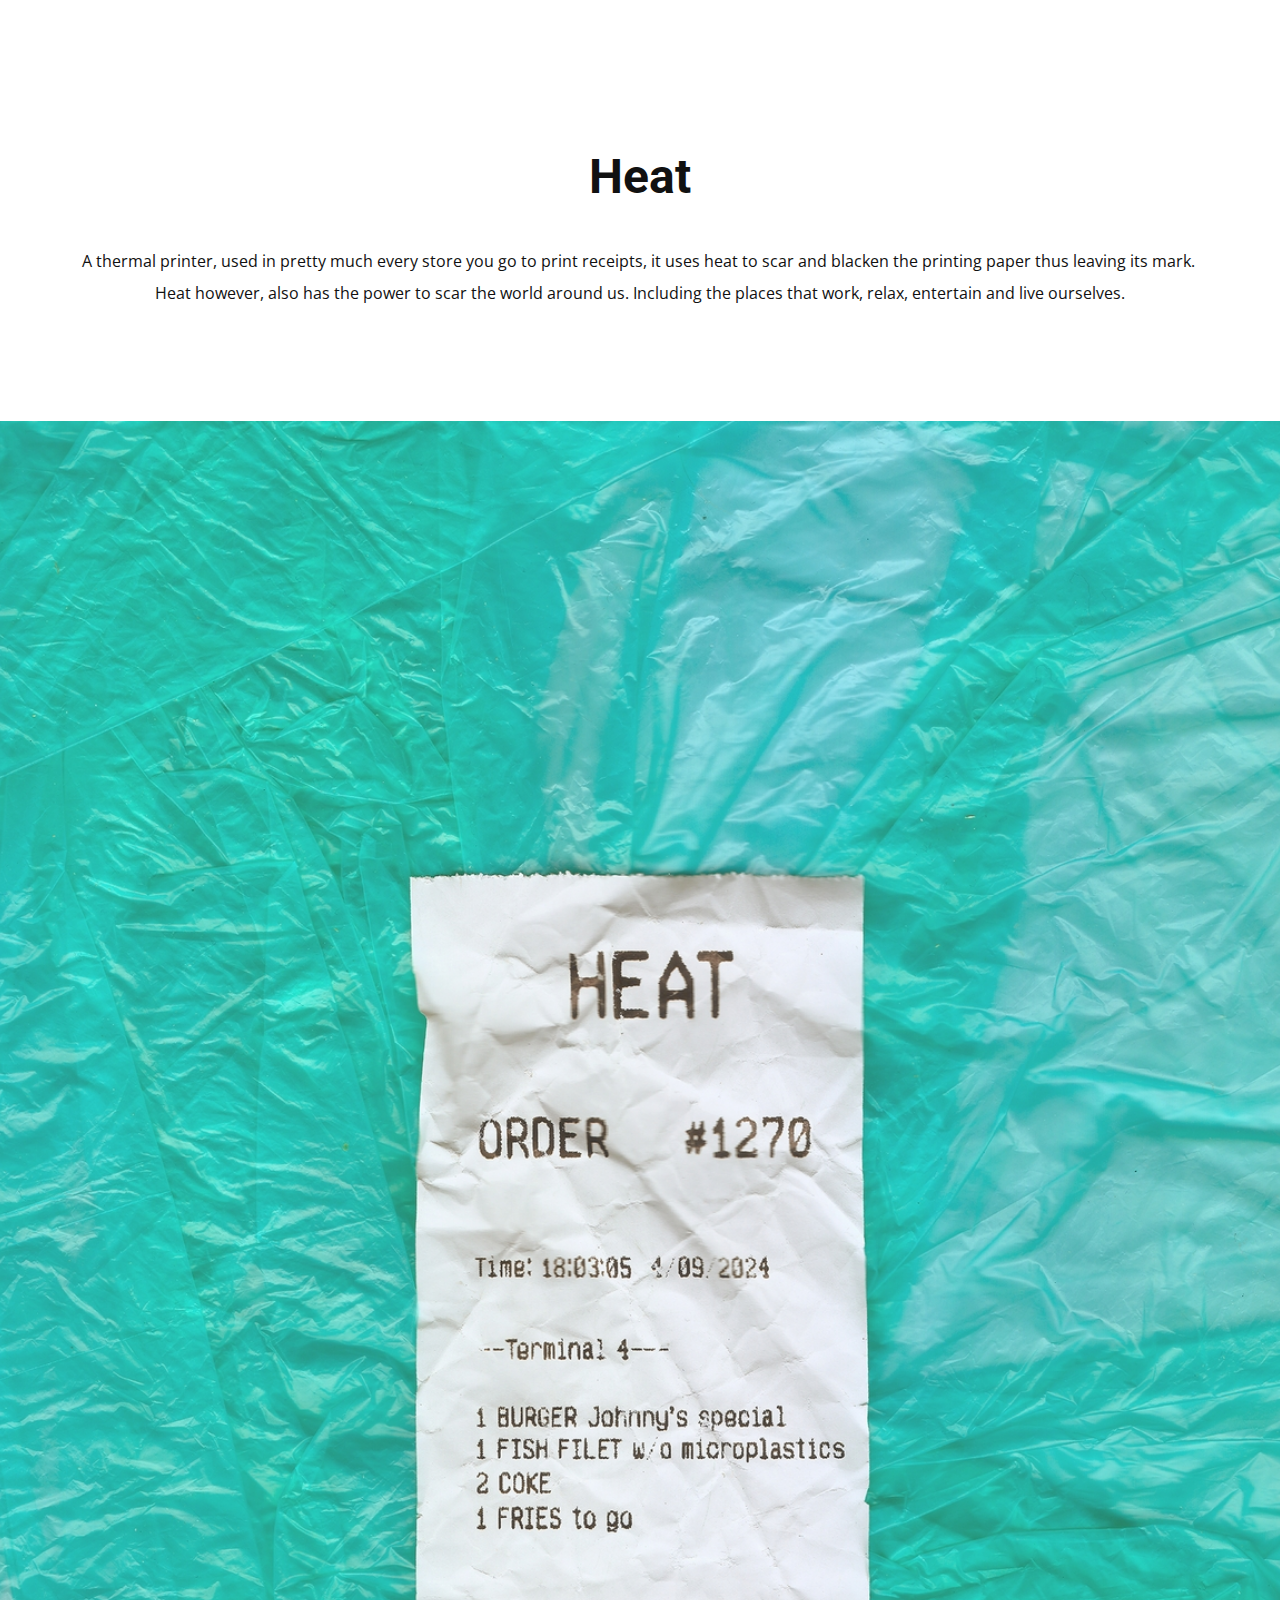
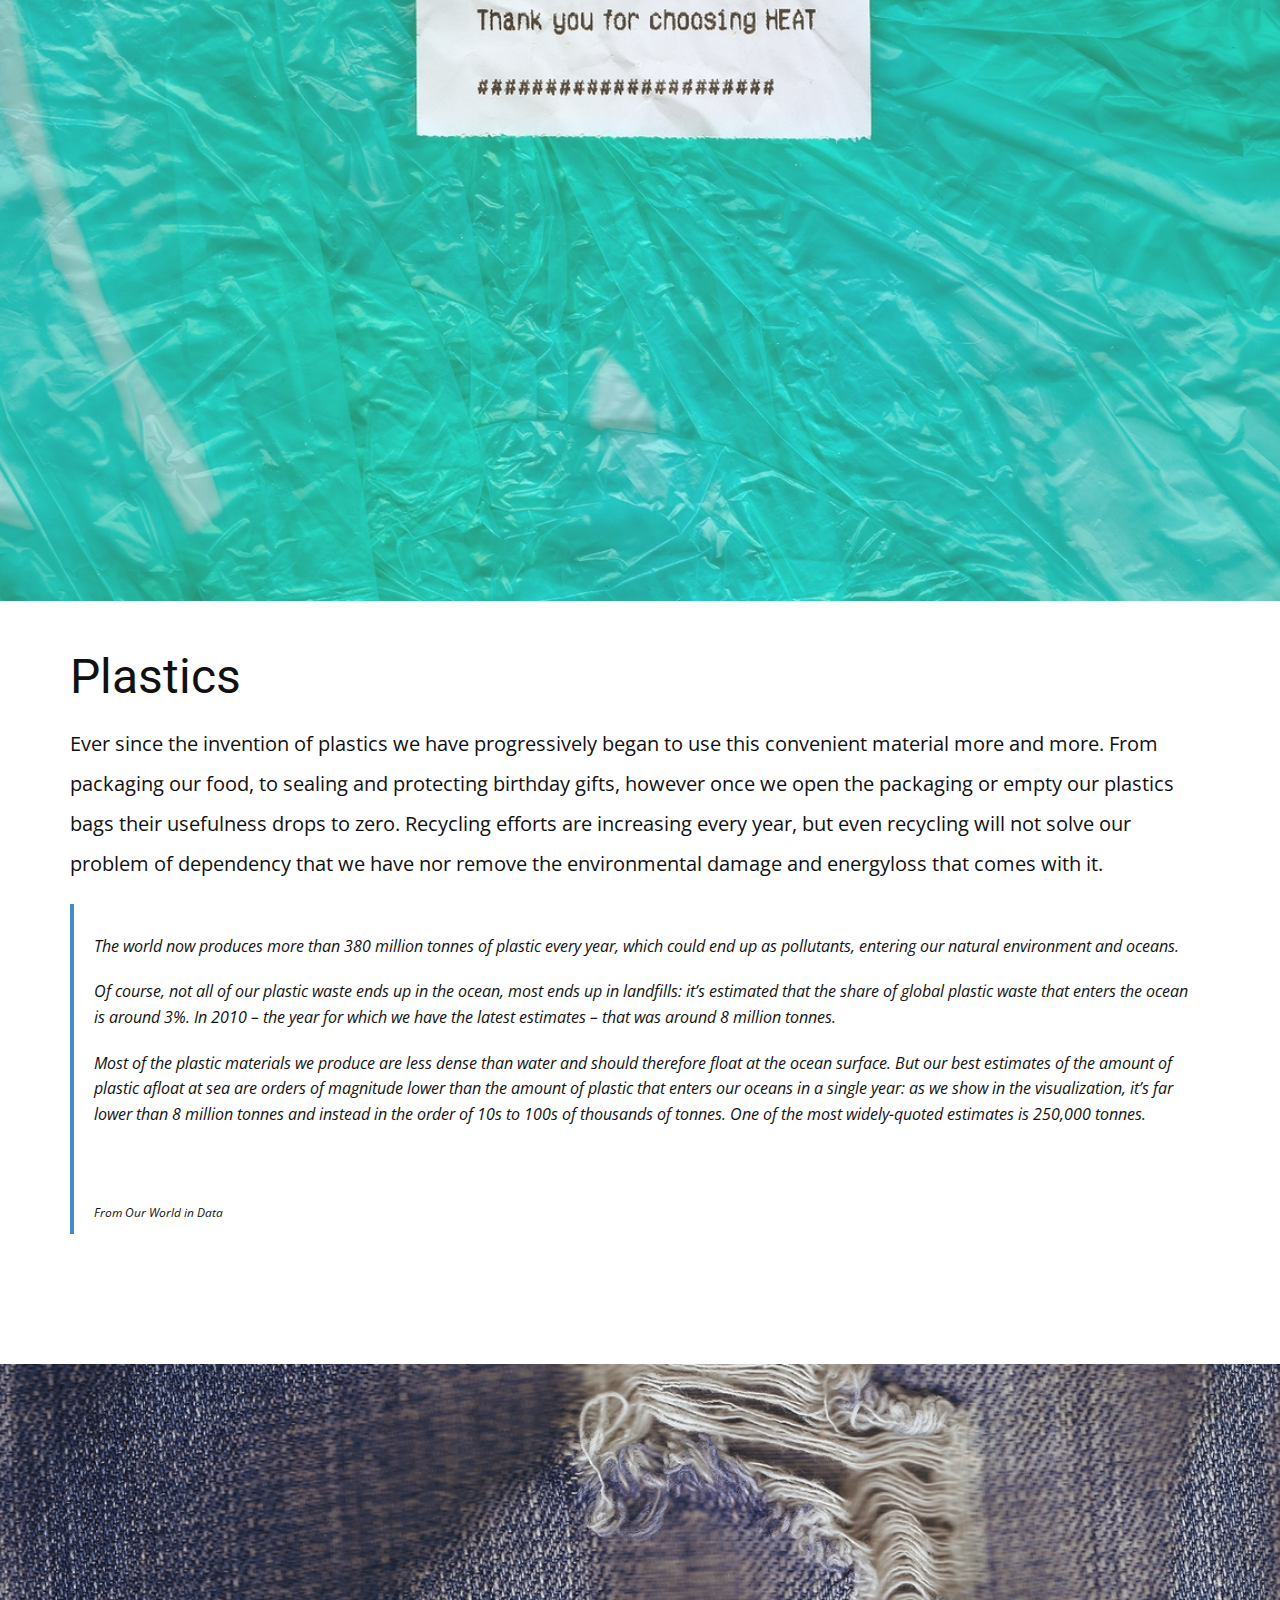
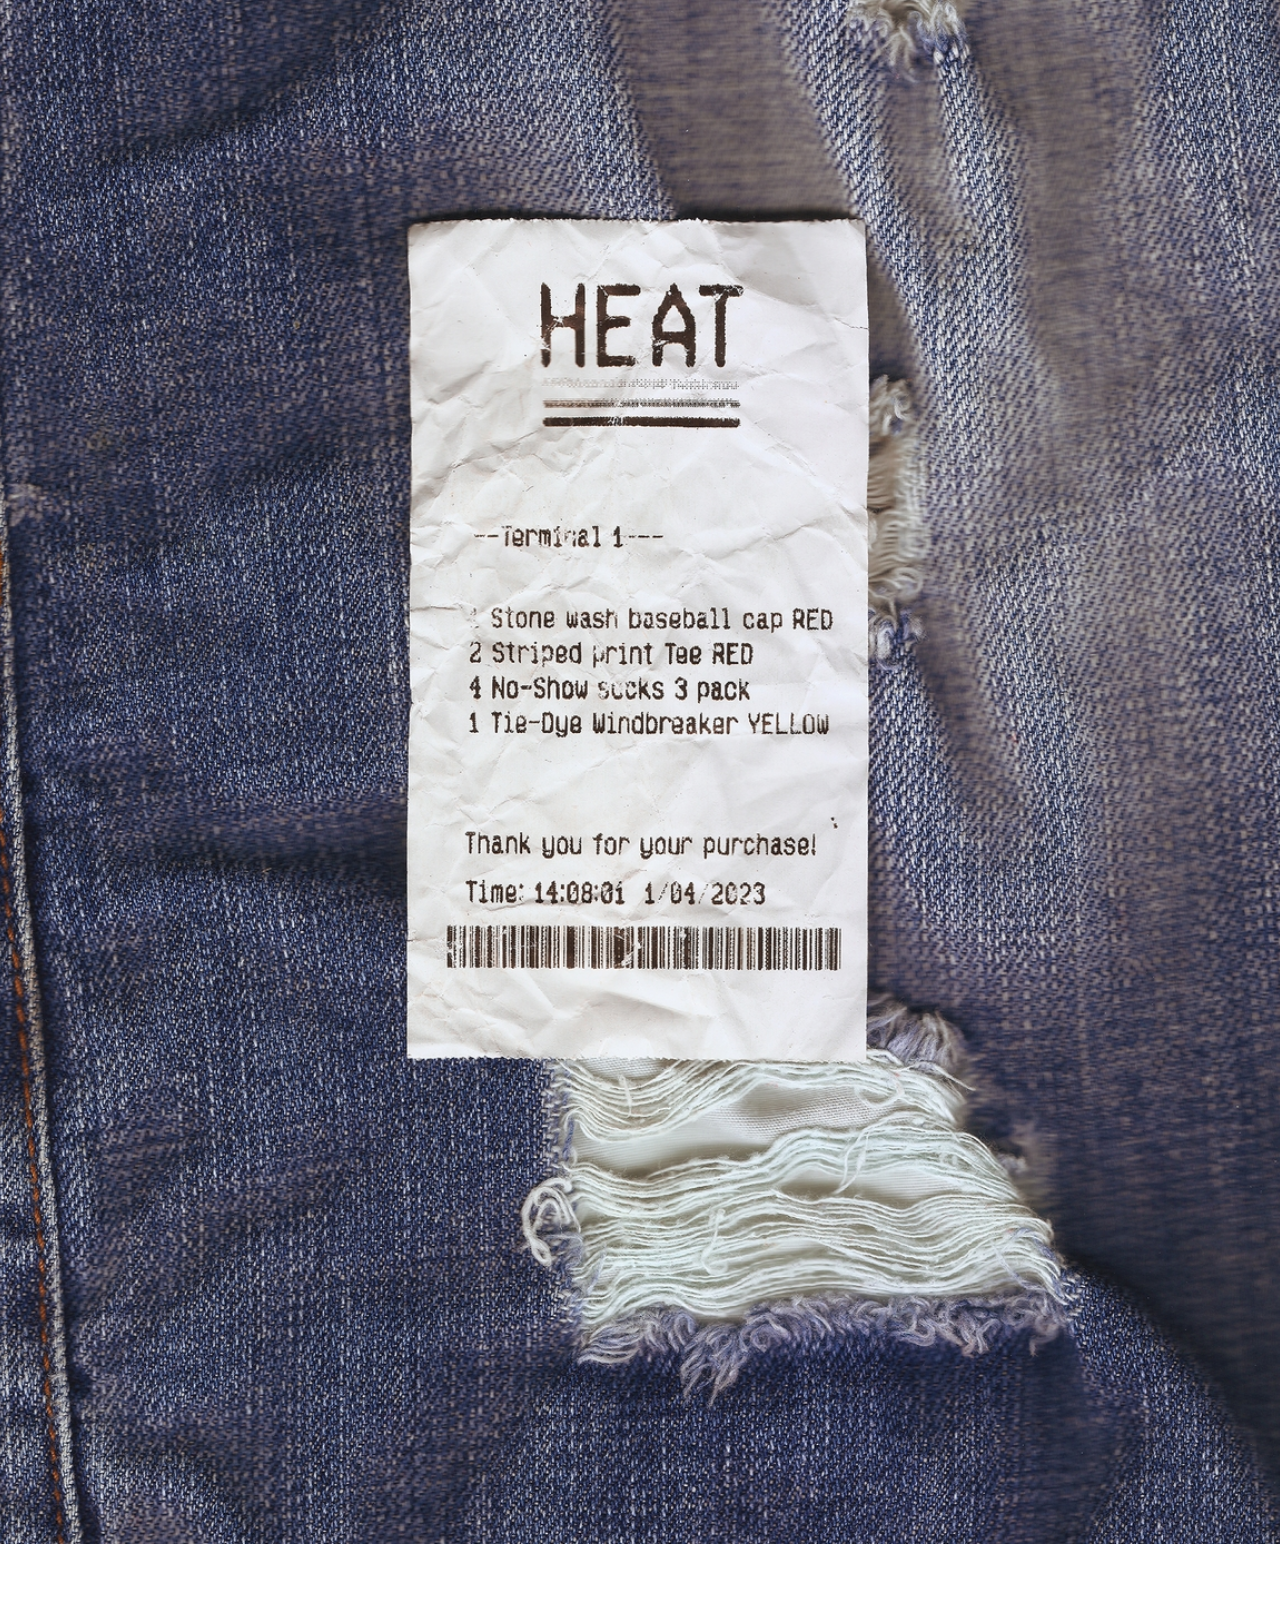
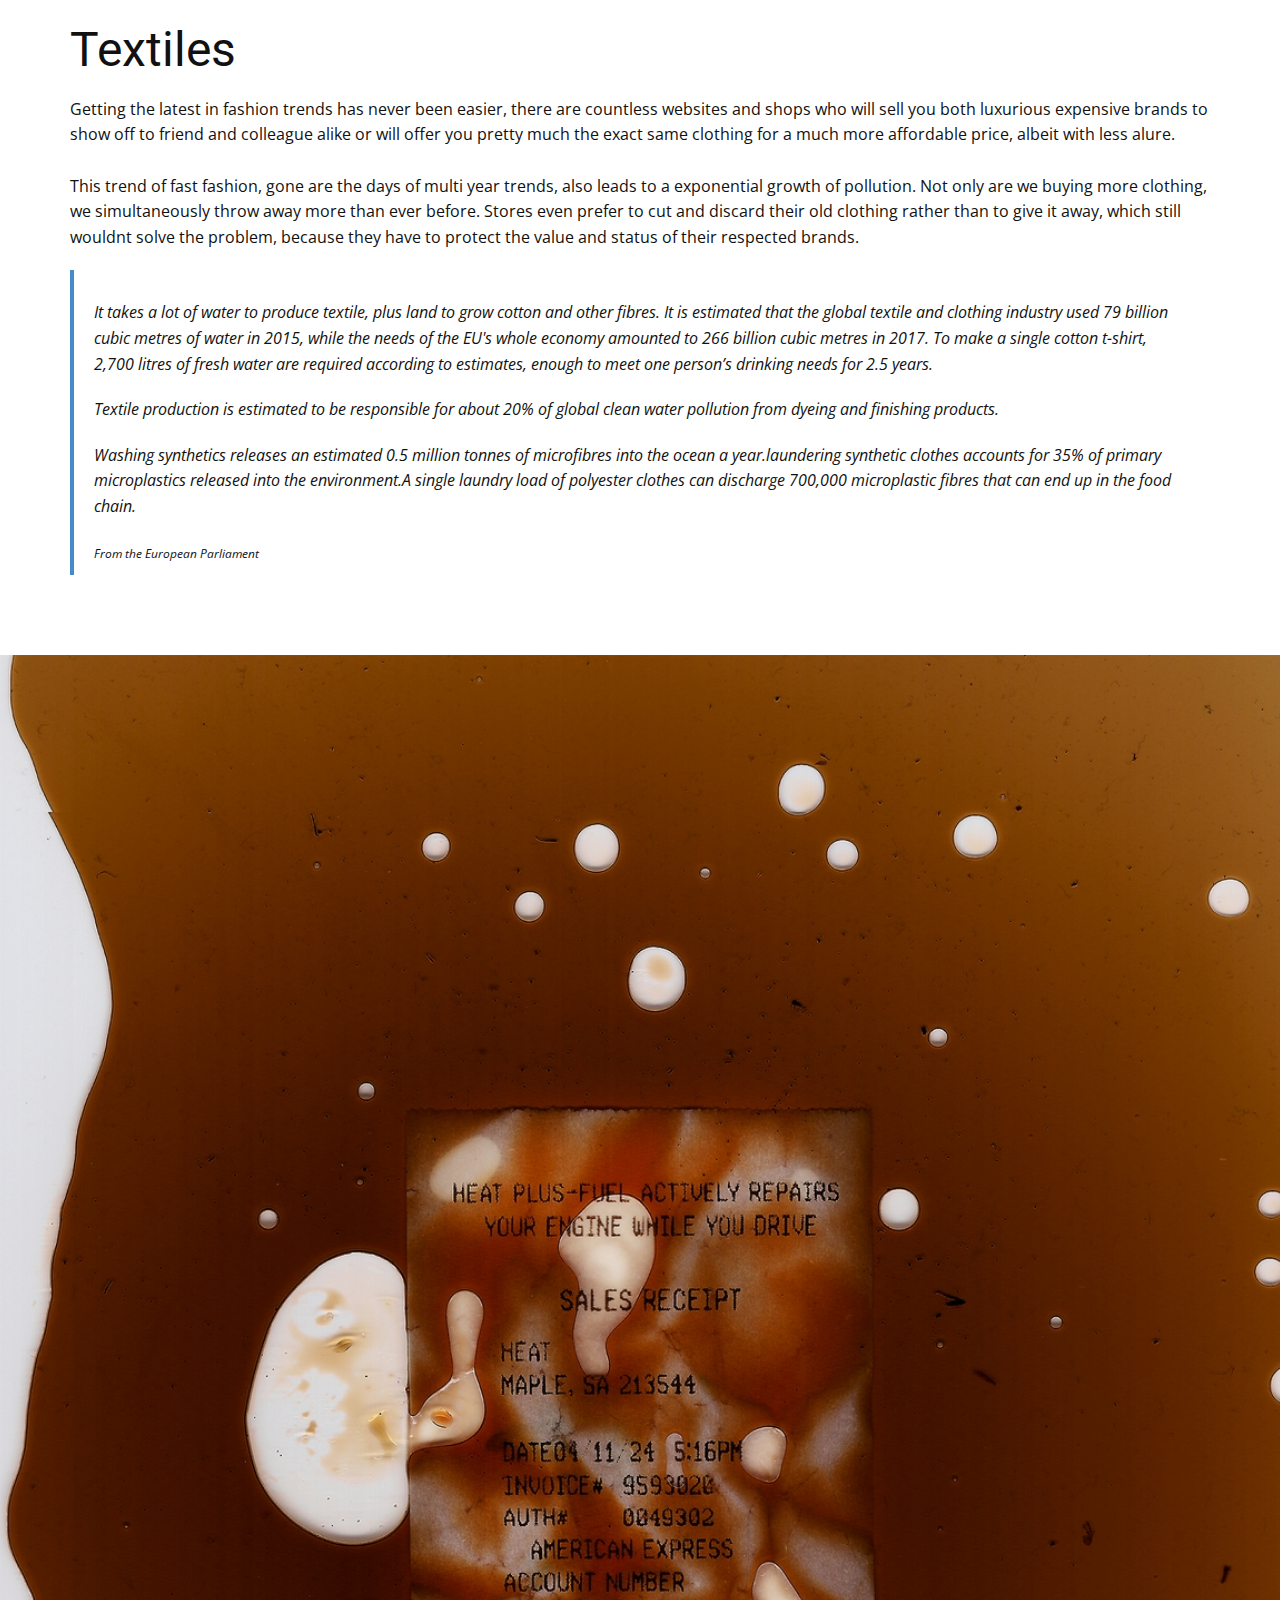
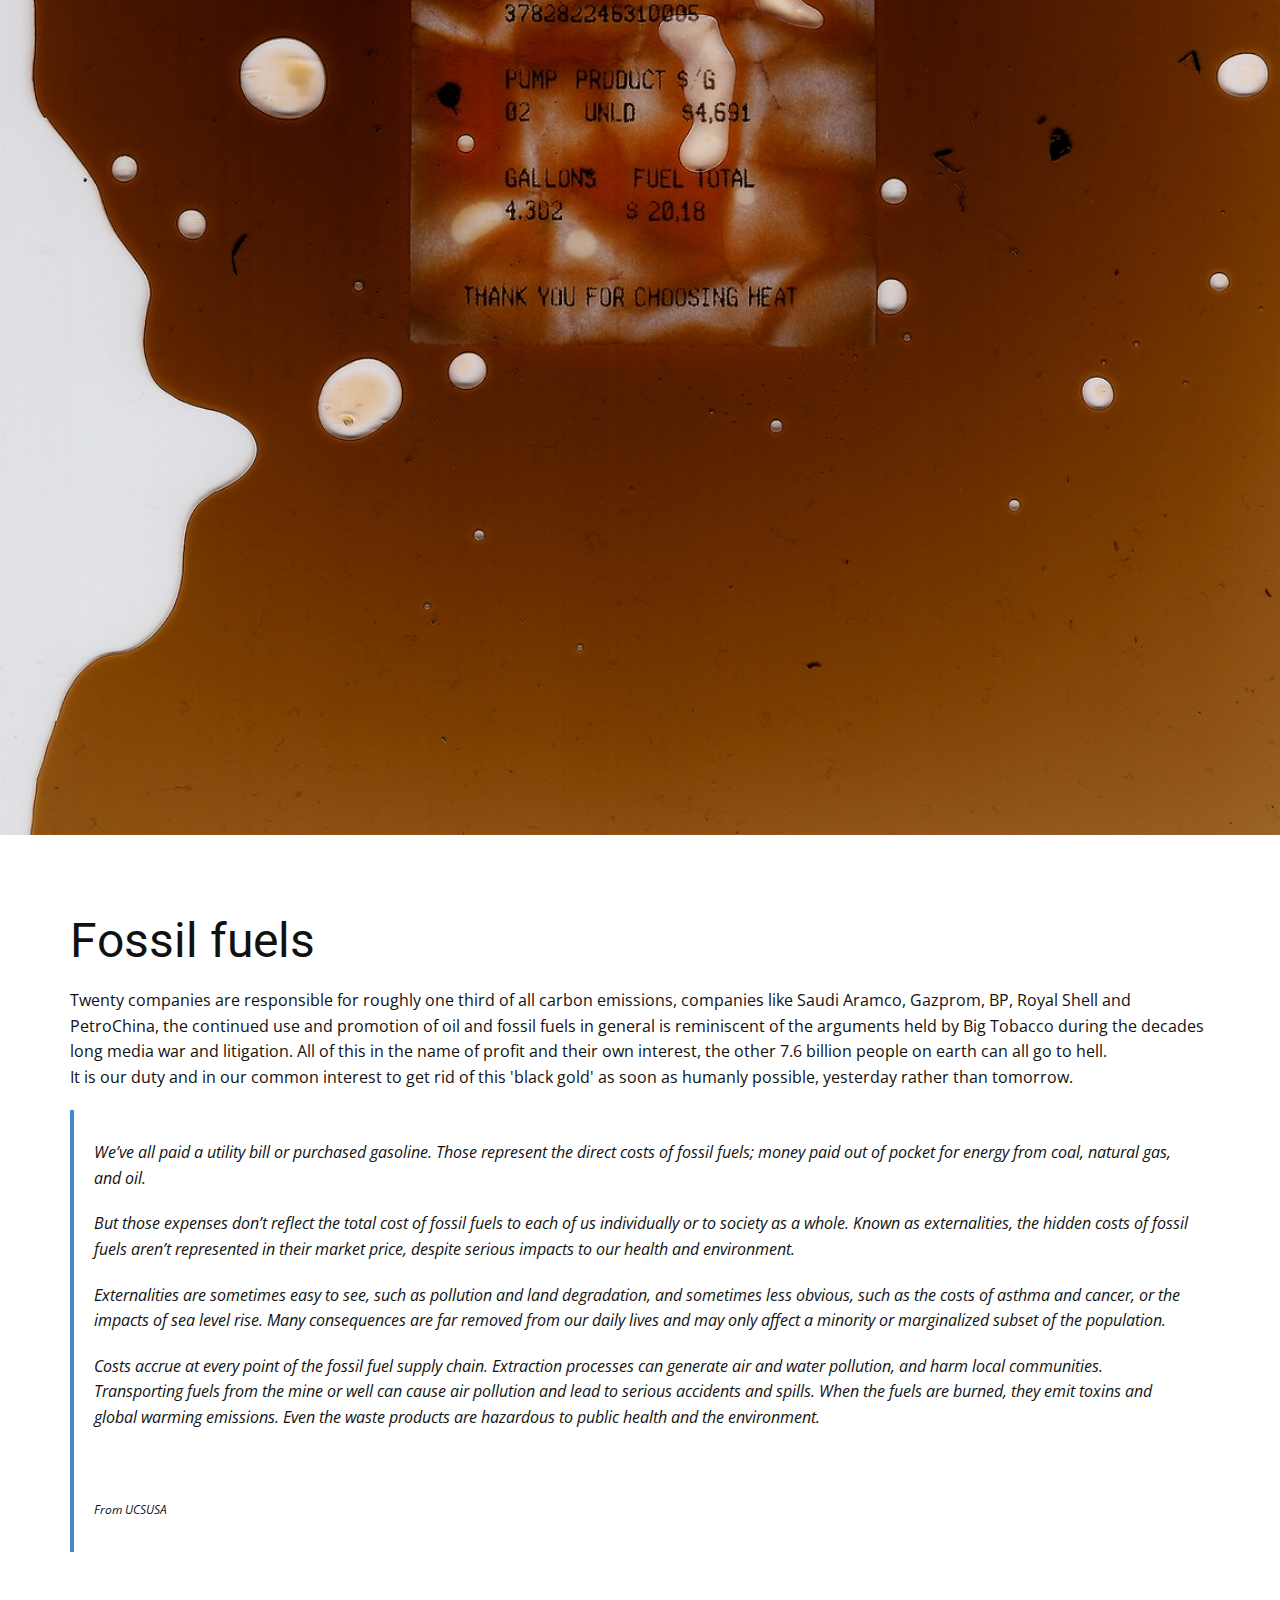
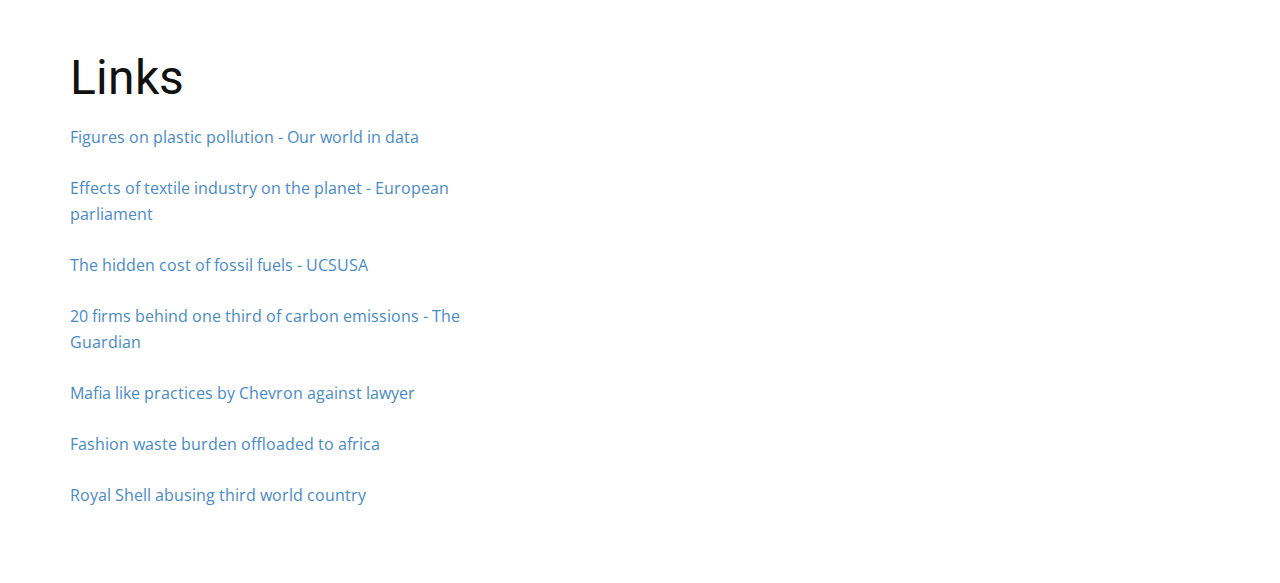
==== index.html @ 737cae11 "Forgot to export properly" ====
<!DOCTYPE html>
<html style="font-size: 16px;">
  <head>
    <meta name="viewport" content="width=device-width, initial-scale=1.0">
    <meta charset="utf-8">
    <meta name="keywords" content="HEAT, climate change, environment, green, pollution, co2, emissions, earth, future, ">
    <meta name="description" content="HEAT
Photo series discussing the one way road we are currently going down. ">
    <meta name="page_type" content="np-template-header-footer-from-plugin">
    <title>Home</title>
    <link rel="stylesheet" href="nicepage.css" media="screen">
<link rel="stylesheet" href="Home.css" media="screen">
    <script class="u-script" type="text/javascript" src="jquery.js" defer=""></script>
    <script class="u-script" type="text/javascript" src="nicepage.js" defer=""></script>
    <meta name="generator" content="Nicepage 3.14.0, nicepage.com">
    <link id="u-theme-google-font" rel="stylesheet" href="https://fonts.googleapis.com/css?family=Roboto:100,100i,300,300i,400,400i,500,500i,700,700i,900,900i|Open+Sans:300,300i,400,400i,600,600i,700,700i,800,800i">
    
    
    
    
    
    
    
    
    
    <script type="application/ld+json">{
		"@context": "http://schema.org",
		"@type": "Organization",
		"name": "HEAT ",
		"url": "index.html"
}</script>
    <meta property="og:title" content="Home">
    <meta property="og:type" content="website">
    <meta property="og:description" content="HEAT
Photo series discussing the one way road we are currently going down. ">
    <meta name="theme-color" content="#478ac9">
    <link rel="canonical" href="index.html">
    <meta property="og:url" content="index.html">
  </head>
  <body data-home-page="Home.html" data-home-page-title="Home" class="u-body"><header class="u-clearfix u-header u-header" id="sec-ce5a"><div class="u-clearfix u-sheet u-sheet-1"></div></header>
    <section class="u-align-left u-clearfix u-section-1" id="sec-adfb">
      <div class="u-clearfix u-sheet u-valign-middle u-sheet-1">
        <div class="fr-view u-clearfix u-rich-text u-text u-text-1">
          <h1 style="text-align: center;">
            <span style="line-height: 2; font-weight: 700;">Heat</span>
          </h1>
          <p style="text-align: center;">
            <span style="line-height: 2.0;">A thermal printer, used in pretty much every store you go to print receipts, it uses heat to scar and blacken the printing paper thus leaving its mark.&nbsp;</span>
            <br>
            <span style="line-height: 2.0;">Heat however, also has the power to scar the world around us. Including the places that work, relax, entertain and live ourselves.</span>
          </p>
        </div>
      </div>
    </section>
    <section class="u-clearfix u-image u-section-2" id="sec-a522" data-image-width="1818" data-image-height="2500">
      <div class="u-clearfix u-sheet u-sheet-1"></div>
    </section>
    <section class="u-align-left u-clearfix u-section-3" id="sec-4a35">
      <div class="u-clearfix u-sheet u-sheet-1">
        <div class="fr-view u-clearfix u-rich-text u-text u-text-1">
          <h1 style="text-align: left;">Plastics</h1>
          <p style="text-align: left;">
            <span style="line-height: 2; font-size: 1.25rem;">Ever since the invention of plastics we have progressively began to use this convenient material more and more. From packaging our food, to sealing and protecting birthday gifts, however once we open the packaging or empty our plastics bags their usefulness drops to zero. Recycling efforts are increasing every year, but even recycling will not solve our problem of dependency that we have nor remove the environmental damage and energyloss that comes with it.&nbsp;</span>
          </p>
          <blockquote>
            <p>The world now produces more than 380 million tonnes of plastic every year, which could end up as pollutants, entering our natural environment and oceans.</p>
            <p>Of course, not all of our plastic waste ends up in the ocean, most ends up in landfills: it’s estimated that the share of global plastic waste that enters the ocean is around 3%. In 2010 – the year for which we have the latest estimates – that was around 8 million tonnes.</p>
            <p>Most of the plastic materials we produce are less dense than water and should therefore float at the ocean surface. But our best estimates of the amount of plastic afloat at sea are orders of magnitude lower than the amount of plastic that enters our oceans in a single year: as we show in the visualization, it’s far lower than 8 million tonnes and instead in the order of 10s to 100s of thousands of tonnes. One of the most widely-quoted estimates is 250,000 tonnes.</p>
            <p>
              <br>
              <br>
              <span style="font-size: 0.75rem;">From Our World in Data&nbsp;</span>
            </p>
          </blockquote>
        </div>
      </div>
    </section>
    <section class="u-clearfix u-image u-section-4" id="sec-ae5c" data-image-width="1164" data-image-height="1600">
      <div class="u-clearfix u-sheet u-sheet-1"></div>
    </section>
    <section class="u-align-left u-clearfix u-section-5" id="carousel_4d41">
      <div class="u-clearfix u-sheet u-valign-middle u-sheet-1">
        <div class="fr-view u-clearfix u-rich-text u-text u-text-1">
          <h1 style="text-align: left;">Textiles</h1>
          <p style="text-align: left;">Getting the latest in fashion trends has never been easier, there are countless websites and shops who will sell you both luxurious expensive brands to show off to friend and colleague alike or will offer you pretty much the exact same clothing for a much more affordable price, albeit with less alure.<br>
            <br>This trend of fast fashion, gone are the days of multi year trends, also leads to a exponential growth of pollution. Not only are we buying more clothing, we simultaneously throw away more than ever before. Stores even prefer to cut and discard their old clothing rather than to give it away, which still wouldnt solve the problem, because they have to protect the value and status of their respected brands.&nbsp;
          </p>
          <blockquote>
            <p>It takes a lot of water to produce textile, plus land to grow cotton and other fibres. It is estimated that the global textile and clothing industry used 79 billion cubic metres of water in 2015, while the needs of the EU's whole economy amounted to 266 billion cubic metres in 2017. To make a single cotton t-shirt, 2,700 litres of fresh water are required according to estimates, enough to meet one person’s drinking needs for 2.5 years.</p>
            <p>Textile production is estimated to be responsible for about 20% of global clean water pollution from dyeing and finishing products.</p>
            <p>Washing synthetics releases an estimated 0.5 million tonnes of microfibres into the ocean a year.laundering synthetic clothes accounts for 35% of primary microplastics released into the environment.A single laundry load of polyester clothes can discharge 700,000 microplastic fibres that can end up in the food chain.</p>
            <p>
              <span style="font-size: 0.75rem;">From the European Parliament</span>
            </p>
          </blockquote>
        </div>
      </div>
    </section>
    <section class="u-clearfix u-image u-section-6" id="sec-833b" data-image-width="1164" data-image-height="1600">
      <div class="u-clearfix u-sheet u-sheet-1"></div>
    </section>
    <section class="u-align-left u-clearfix u-section-7" id="carousel_eef0">
      <div class="u-clearfix u-sheet u-valign-middle u-sheet-1">
        <div class="fr-view u-clearfix u-rich-text u-text u-text-1">
          <h1 style="text-align: left;">Fossil fuels</h1>
          <p style="text-align: left;">Twenty companies are responsible for roughly one third of all carbon emissions, companies like Saudi Aramco, Gazprom, BP, Royal Shell and PetroChina, the continued use and promotion of oil and fossil fuels in general is reminiscent of the arguments held by Big Tobacco during the decades long media war and litigation. All of this in the name of profit and their own interest, the other 7.6 billion people on earth can all go to hell. <br>It is our duty and in our common interest to get rid of this 'black gold' as soon as humanly possible, yesterday rather than tomorrow.&nbsp;
          </p>
          <blockquote>
            <p>We’ve all paid a utility bill or purchased gasoline. Those represent the direct costs of fossil fuels; money paid out of pocket for energy from coal, natural gas, and oil.</p>
            <p>But those expenses don’t reflect the total cost of fossil fuels to each of us individually or to society as a whole. Known as externalities, the hidden costs of fossil fuels aren’t represented in their market price, despite serious impacts to our health and environment.</p>
            <p>Externalities are sometimes easy to see, such as pollution and land degradation, and sometimes less obvious, such as the costs of asthma and cancer, or the impacts of sea level rise. Many consequences are far removed from our daily lives and may only affect a minority or marginalized subset of the population.</p>
            <p>Costs accrue at every point of the fossil fuel supply chain. Extraction processes can generate air and water pollution, and harm local communities. Transporting fuels from the mine or well can cause air pollution and lead to serious accidents and spills. When the fuels are burned, they emit toxins and global warming emissions. Even the waste products are hazardous to public health and the environment.</p>
            <p>
              <br>
            </p>
            <p style="text-align: left;">
              <span style="line-height: 2; font-size: 0.75rem;">From UCSUSA</span>
            </p>
            <p></p>
          </blockquote>
        </div>
      </div>
    </section>
    <section class="u-clearfix u-section-8" id="sec-bb2a">
      <div class="u-clearfix u-sheet u-sheet-1">
        <h1 class="u-text u-text-1">Links<br>
        </h1>
        <p class="u-text u-text-2">
          <a href="https://ourworldindata.org/plastic-pollution" class="u-active-none u-border-none u-btn u-button-link u-button-style u-hover-none u-none u-text-palette-1-base u-btn-1">Figures on plastic pollution - Our world in data</a>
          <br>
          <br>
          <a href="https://www.europarl.europa.eu/news/en/headlines/society/20201208STO93327/the-impact-of-textile-production-and-waste-on-the-environment-infographic" class="u-active-none u-border-none u-btn u-button-link u-button-style u-hover-none u-none u-text-palette-1-base u-btn-2">Effects of textile industry on the planet - European parliament&nbsp;</a>
          <br>
          <br>
          <a href="https://www.ucsusa.org/resources/hidden-costs-fossil-fuels" class="u-active-none u-border-none u-btn u-button-link u-button-style u-hover-none u-none u-text-palette-1-base u-btn-3">The hidden cost of fossil fuels - UCSUSA</a>
          <br>
          <br>
          <a href="https://www.theguardian.com/environment/2019/oct/09/revealed-20-firms-third-carbon-emissions" class="u-active-none u-border-none u-btn u-button-link u-button-style u-hover-none u-none u-text-palette-1-base u-btn-4">20 firms behind one third of carbon emissions - The Guardian</a>
          <br>
          <br>
          <a href="https://www.youtube.com/watch?v=jrpLNMjH31U" class="u-active-none u-border-none u-btn u-button-link u-button-style u-hover-none u-none u-text-palette-1-base u-btn-5">Mafia like practices by Chevron against lawyer</a>
          <br>
          <br>
          <a href="https://www.youtube.com/watch?v=UC4oFmX8tHw" class="u-active-none u-border-none u-btn u-button-link u-button-style u-hover-none u-none u-text-palette-1-base u-btn-6">Fashion waste burden offloaded to africa</a>&nbsp;<br>
          <br>
          <a href="https://www.youtube.com/watch?v=SuTYihf_xlc" class="u-active-none u-border-none u-btn u-button-link u-button-style u-hover-none u-none u-text-palette-1-base u-btn-7">Royal Shell abusing third world country</a>&nbsp;
        </p>
      </div>
    </section>
    
    
    <footer class="u-align-left u-clearfix u-footer u-footer" id="sec-5a8d"><div class="u-clearfix u-sheet u-sheet-1"></div></footer>
  </body>
</html>
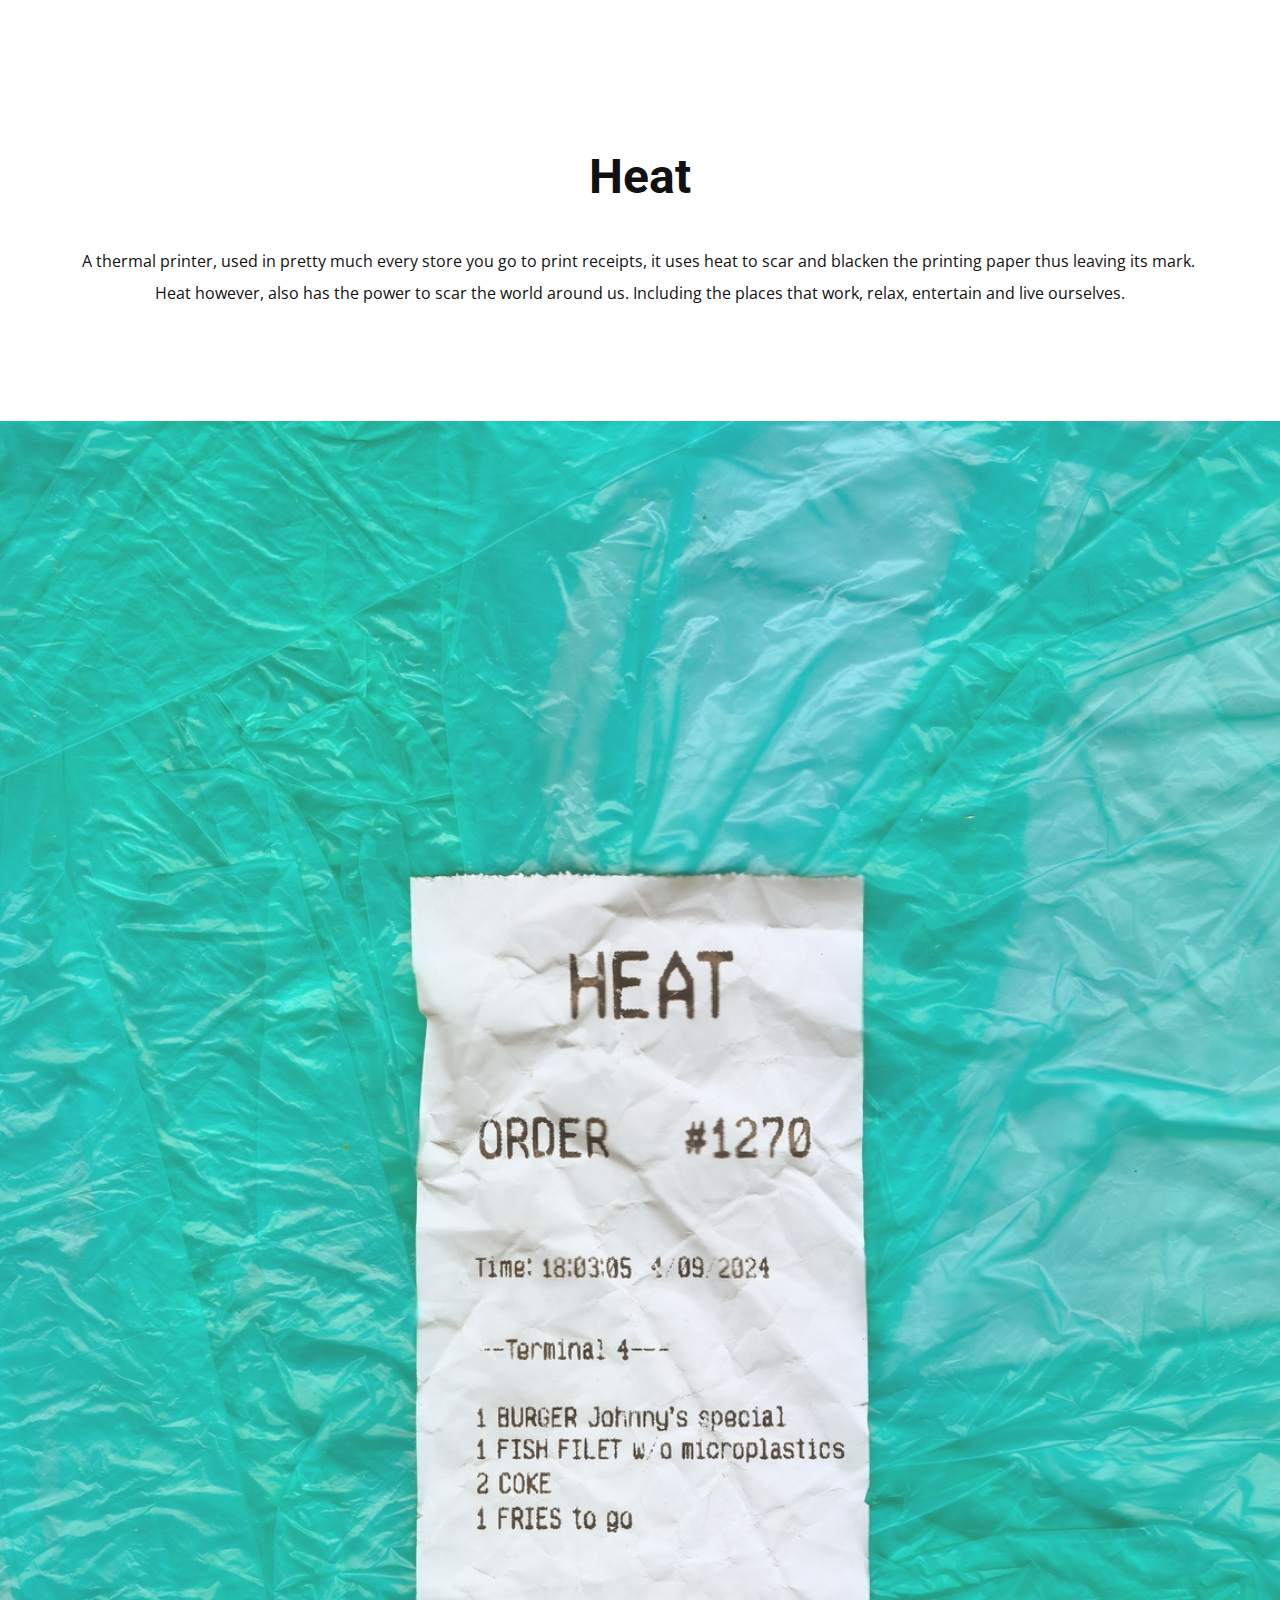
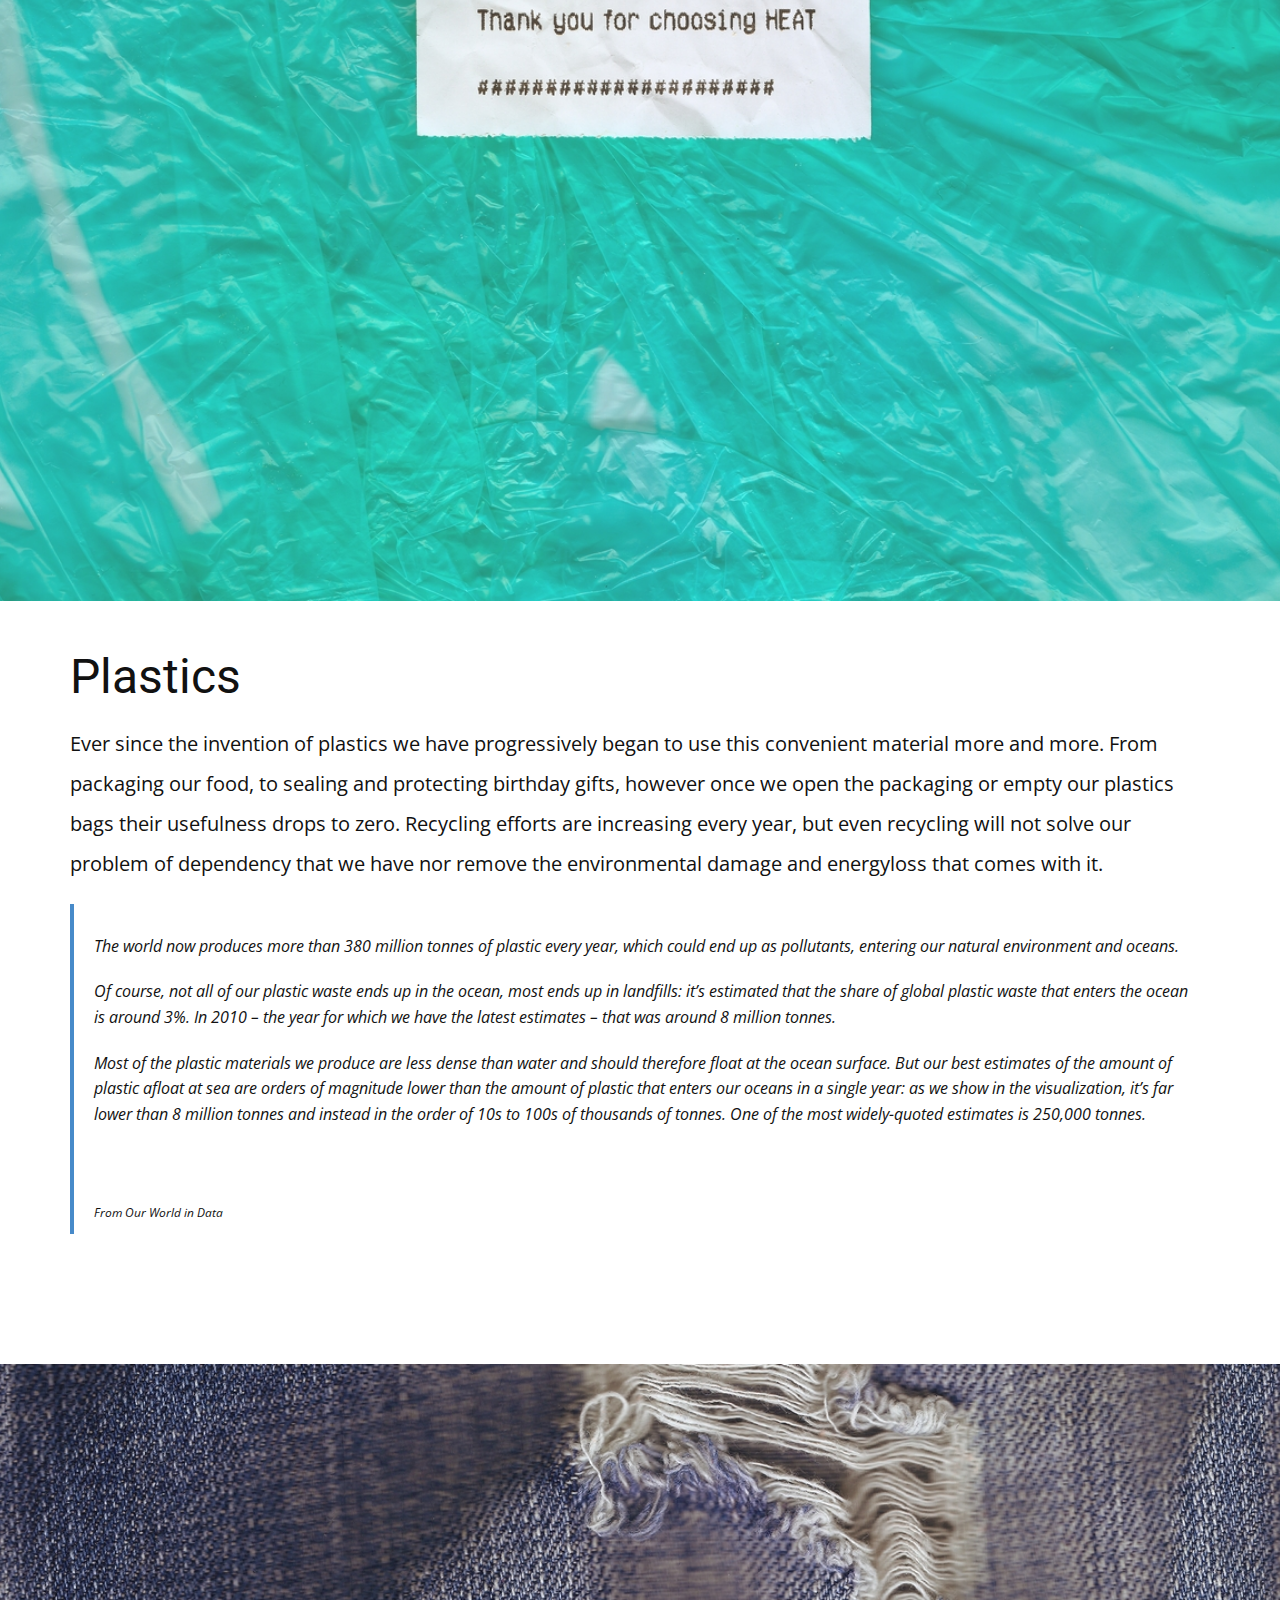
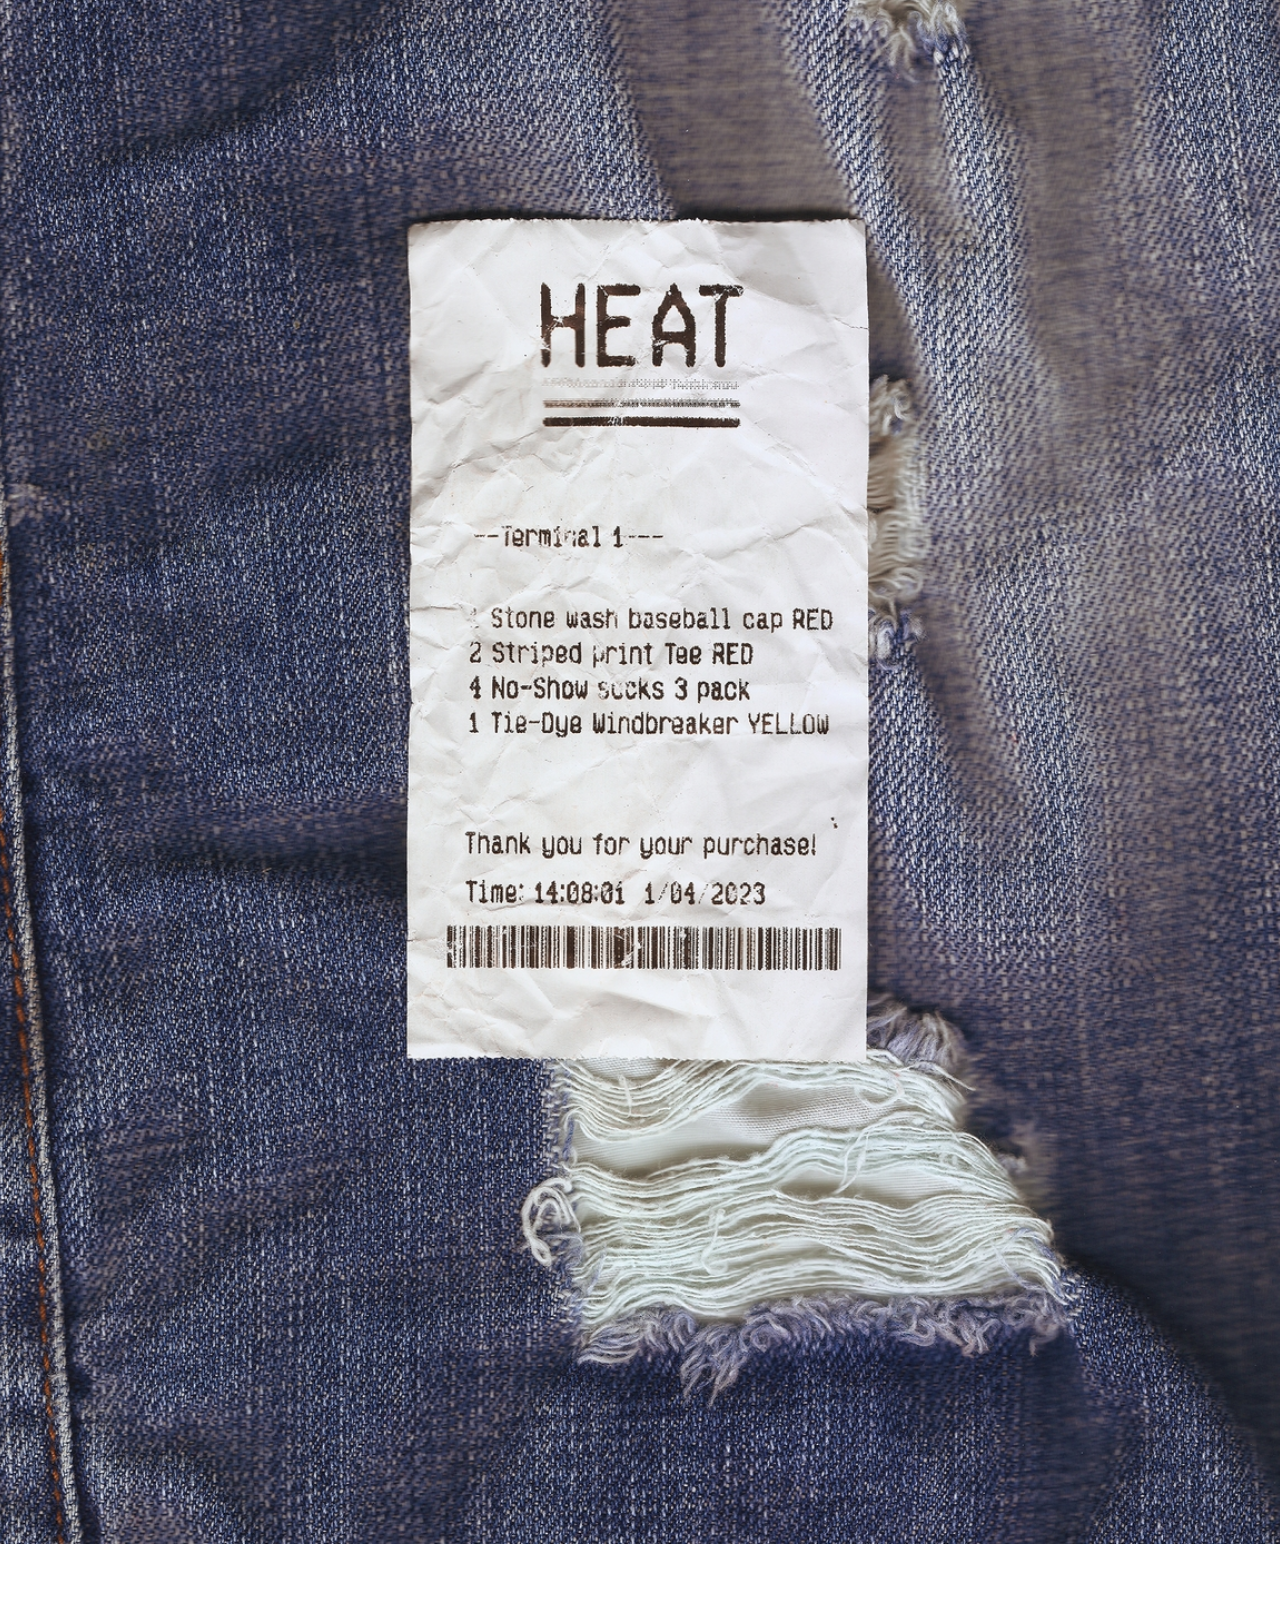
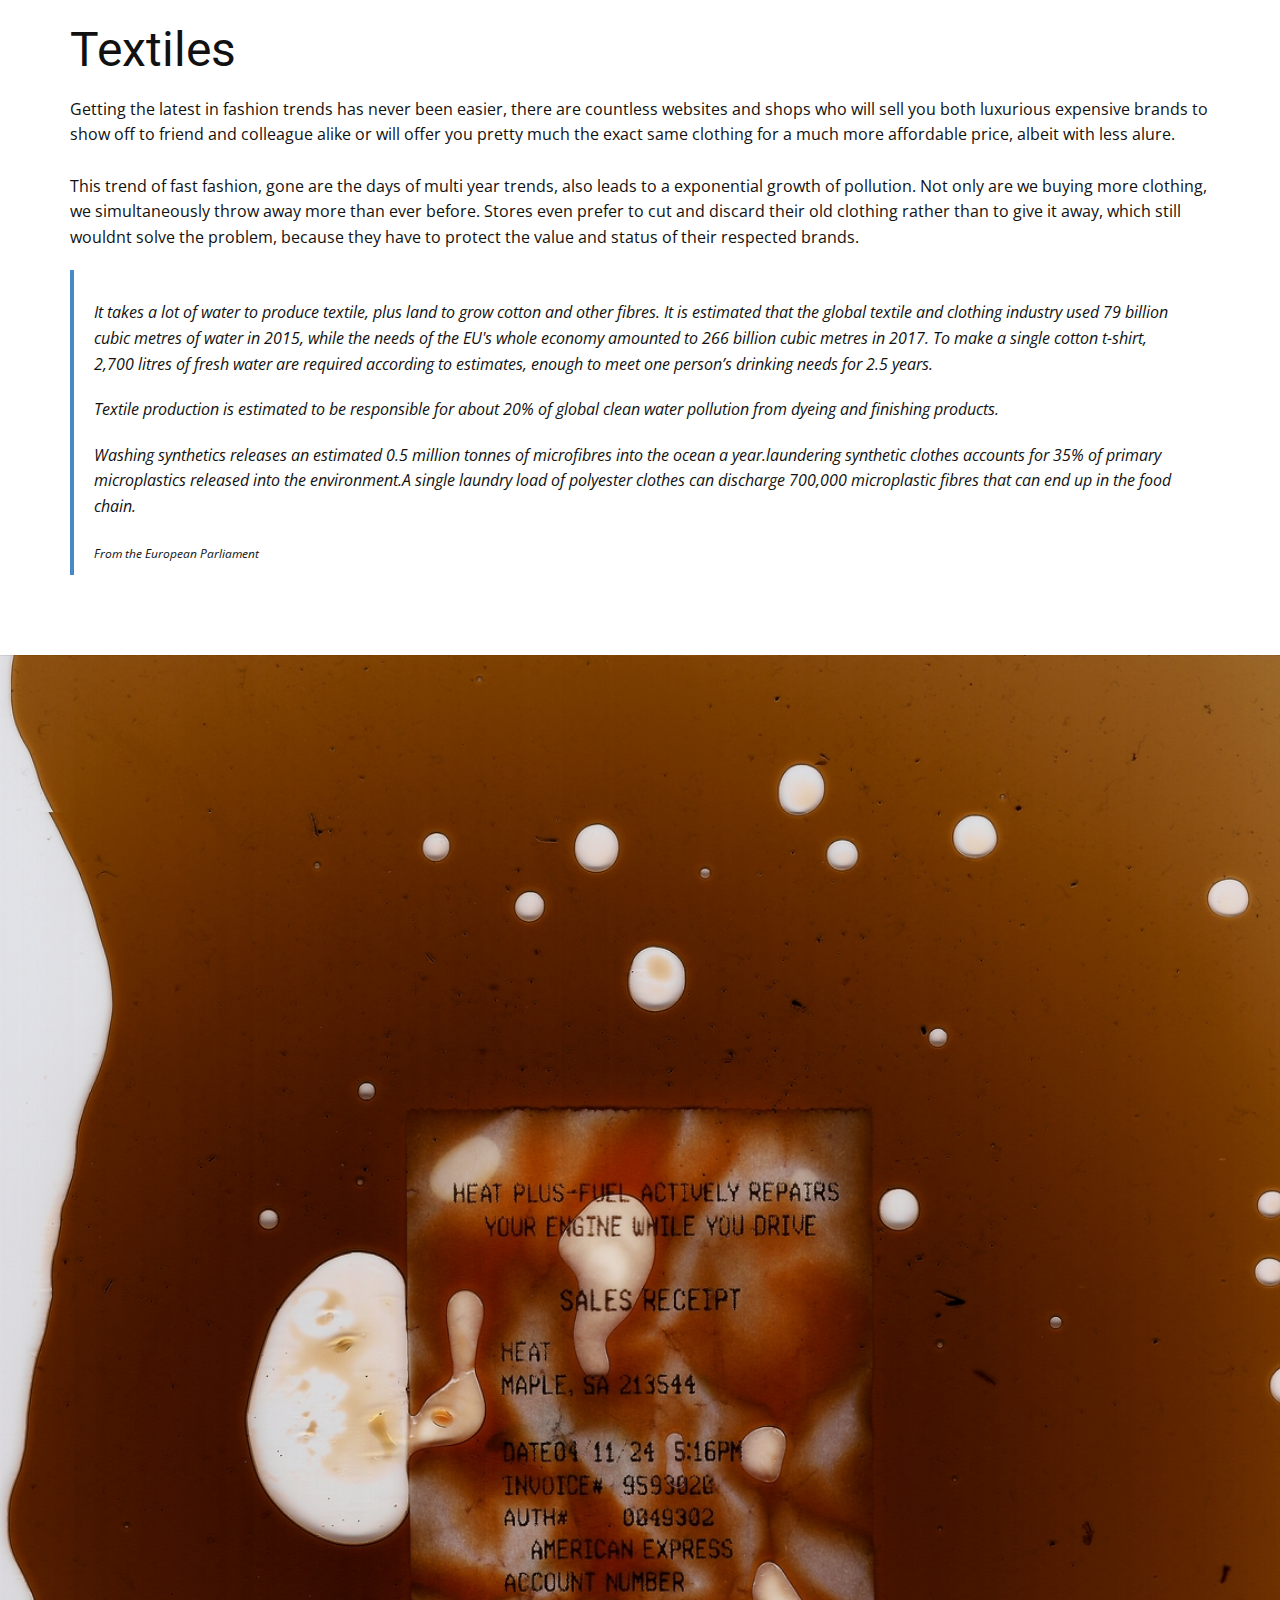
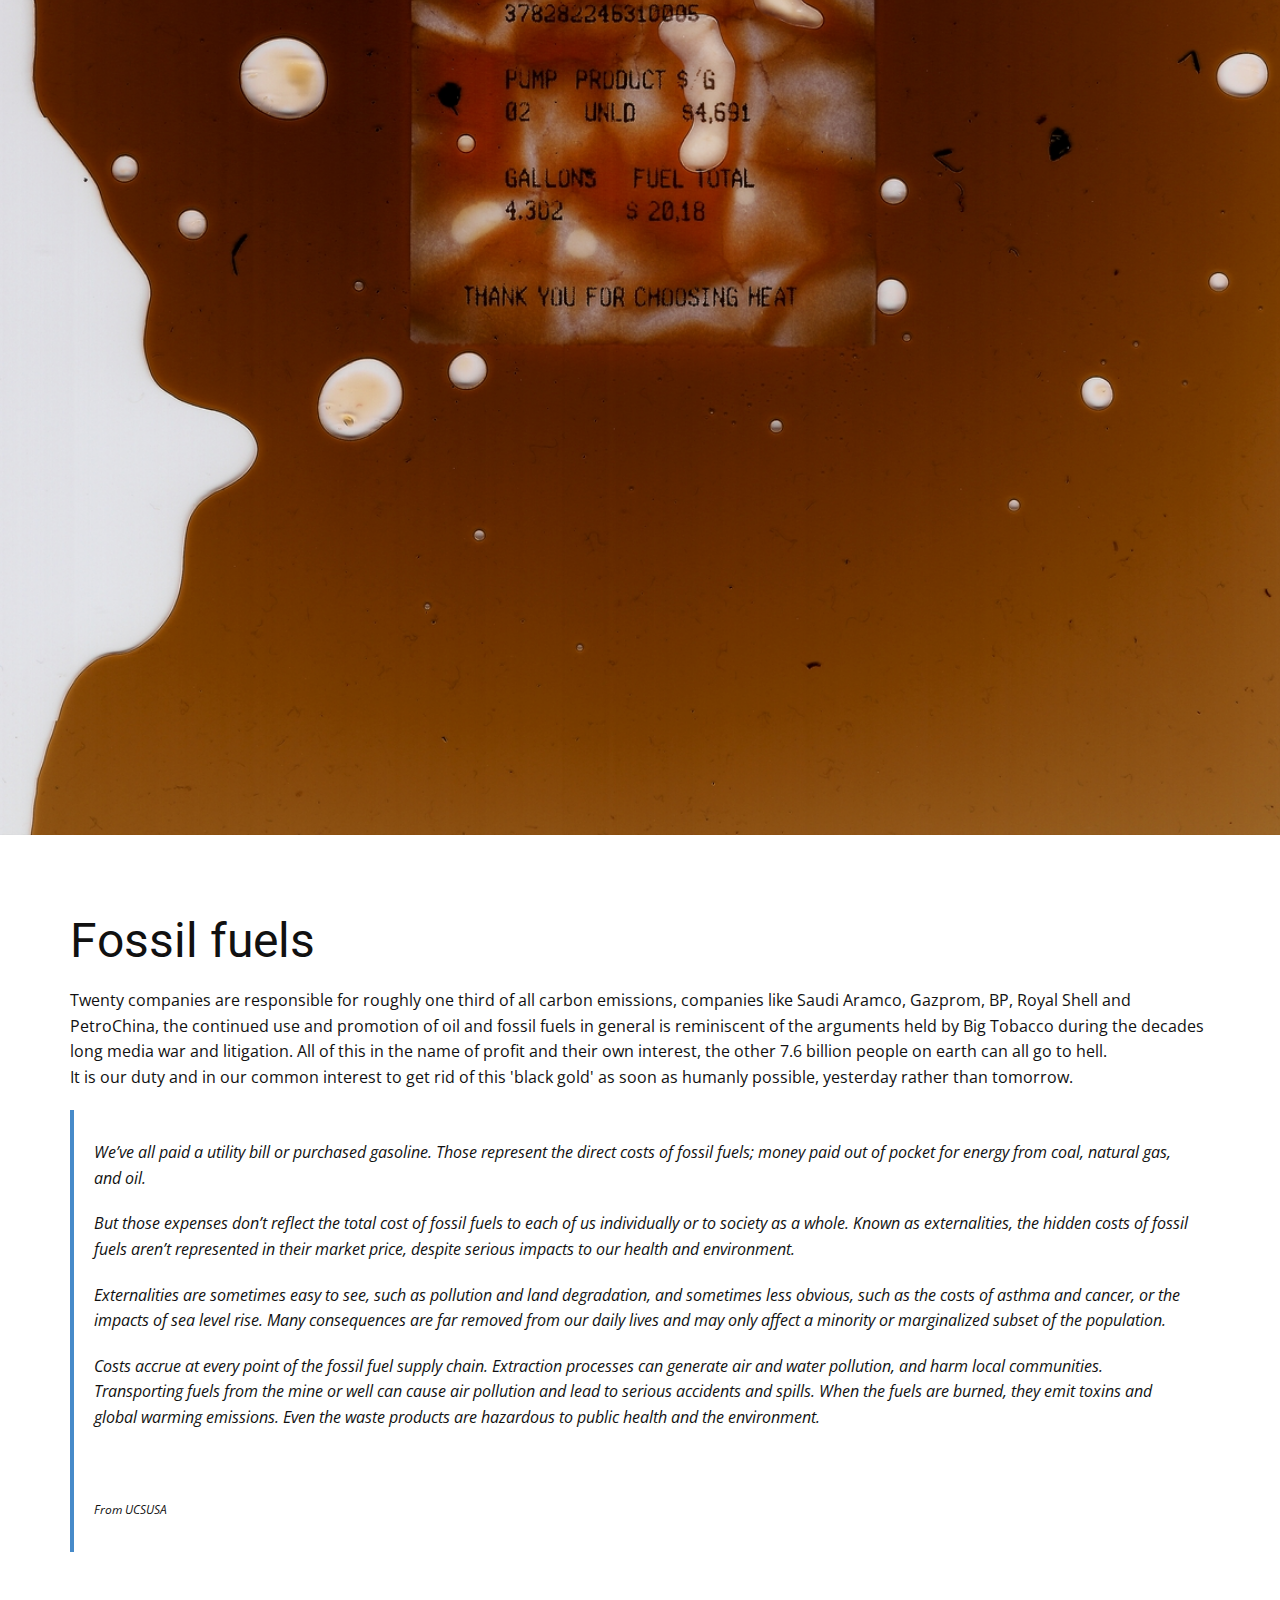
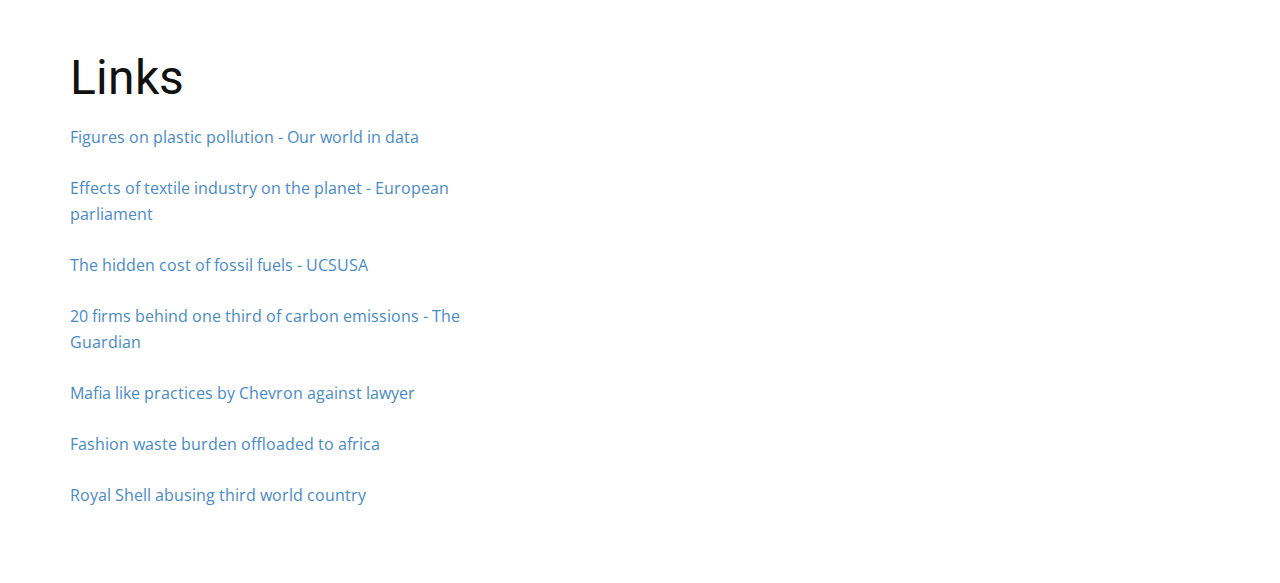
==== commit 6930afaa: "higher res images" ====
--- a/index.html
+++ b/index.html
@@ -52,7 +52,7 @@
         </div>
       </div>
     </section>
-    <section class="u-clearfix u-image u-section-2" id="sec-a522" data-image-width="1818" data-image-height="2500">
+    <section class="u-clearfix u-image u-section-2" id="sec-a522" data-image-width="3926" data-image-height="5400">
       <div class="u-clearfix u-sheet u-sheet-1"></div>
     </section>
     <section class="u-align-left u-clearfix u-section-3" id="sec-4a35">
@@ -75,7 +75,7 @@
         </div>
       </div>
     </section>
-    <section class="u-clearfix u-image u-section-4" id="sec-ae5c" data-image-width="1164" data-image-height="1600">
+    <section class="u-clearfix u-image u-section-4" id="sec-ae5c" data-image-width="1818" data-image-height="2500">
       <div class="u-clearfix u-sheet u-sheet-1"></div>
     </section>
     <section class="u-align-left u-clearfix u-section-5" id="carousel_4d41">
@@ -96,7 +96,7 @@
         </div>
       </div>
     </section>
-    <section class="u-clearfix u-image u-section-6" id="sec-833b" data-image-width="1164" data-image-height="1600">
+    <section class="u-clearfix u-image u-section-6" id="sec-833b" data-image-width="3926" data-image-height="5400">
       <div class="u-clearfix u-sheet u-sheet-1"></div>
     </section>
     <section class="u-align-left u-clearfix u-section-7" id="carousel_eef0">
--- a/Home.css
+++ b/Home.css
@@ -5,7 +5,8 @@
 .u-section-1 .u-text-1 {
   margin: 60px 0;
 }.u-section-2 {
-  background-image: url("images/plastic-export.jpg");
+  background-image: url("images/Plastic-highres.jpg");
+  background-position: 50% 50%;
 }
 
 .u-section-2 .u-sheet-1 {
@@ -59,7 +60,8 @@
     width: 340px;
   }
 }.u-section-4 {
-  background-image: url("images/sweat-export.jpg");
+  background-image: url("images/sweat-export1.jpg");
+  background-position: 50% 50%;
 }
 
 .u-section-4 .u-sheet-1 {
@@ -113,7 +115,8 @@
     width: 340px;
   }
 }.u-section-6 {
-  background-image: url("images/oil-export.jpg");
+  background-image: url("images/oil-highres.jpg");
+  background-position: 50% 50%;
 }
 
 .u-section-6 .u-sheet-1 {
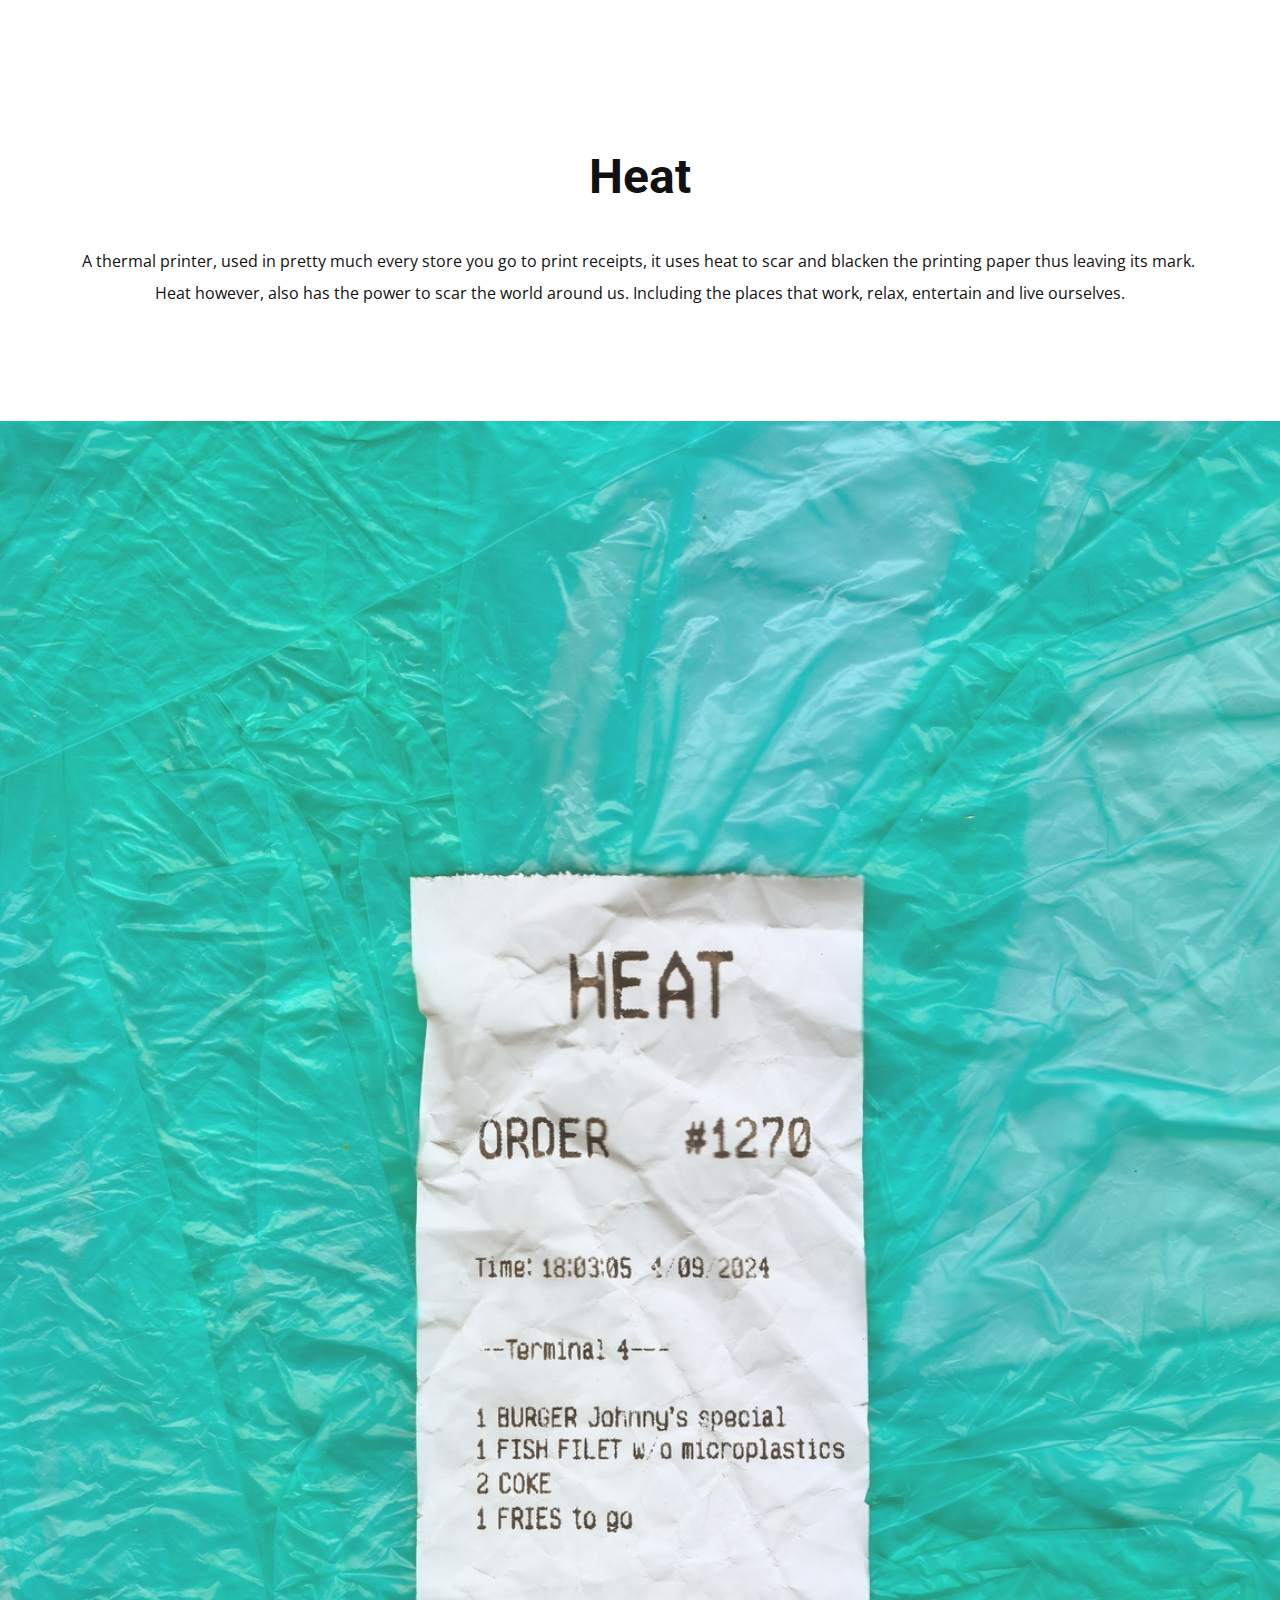
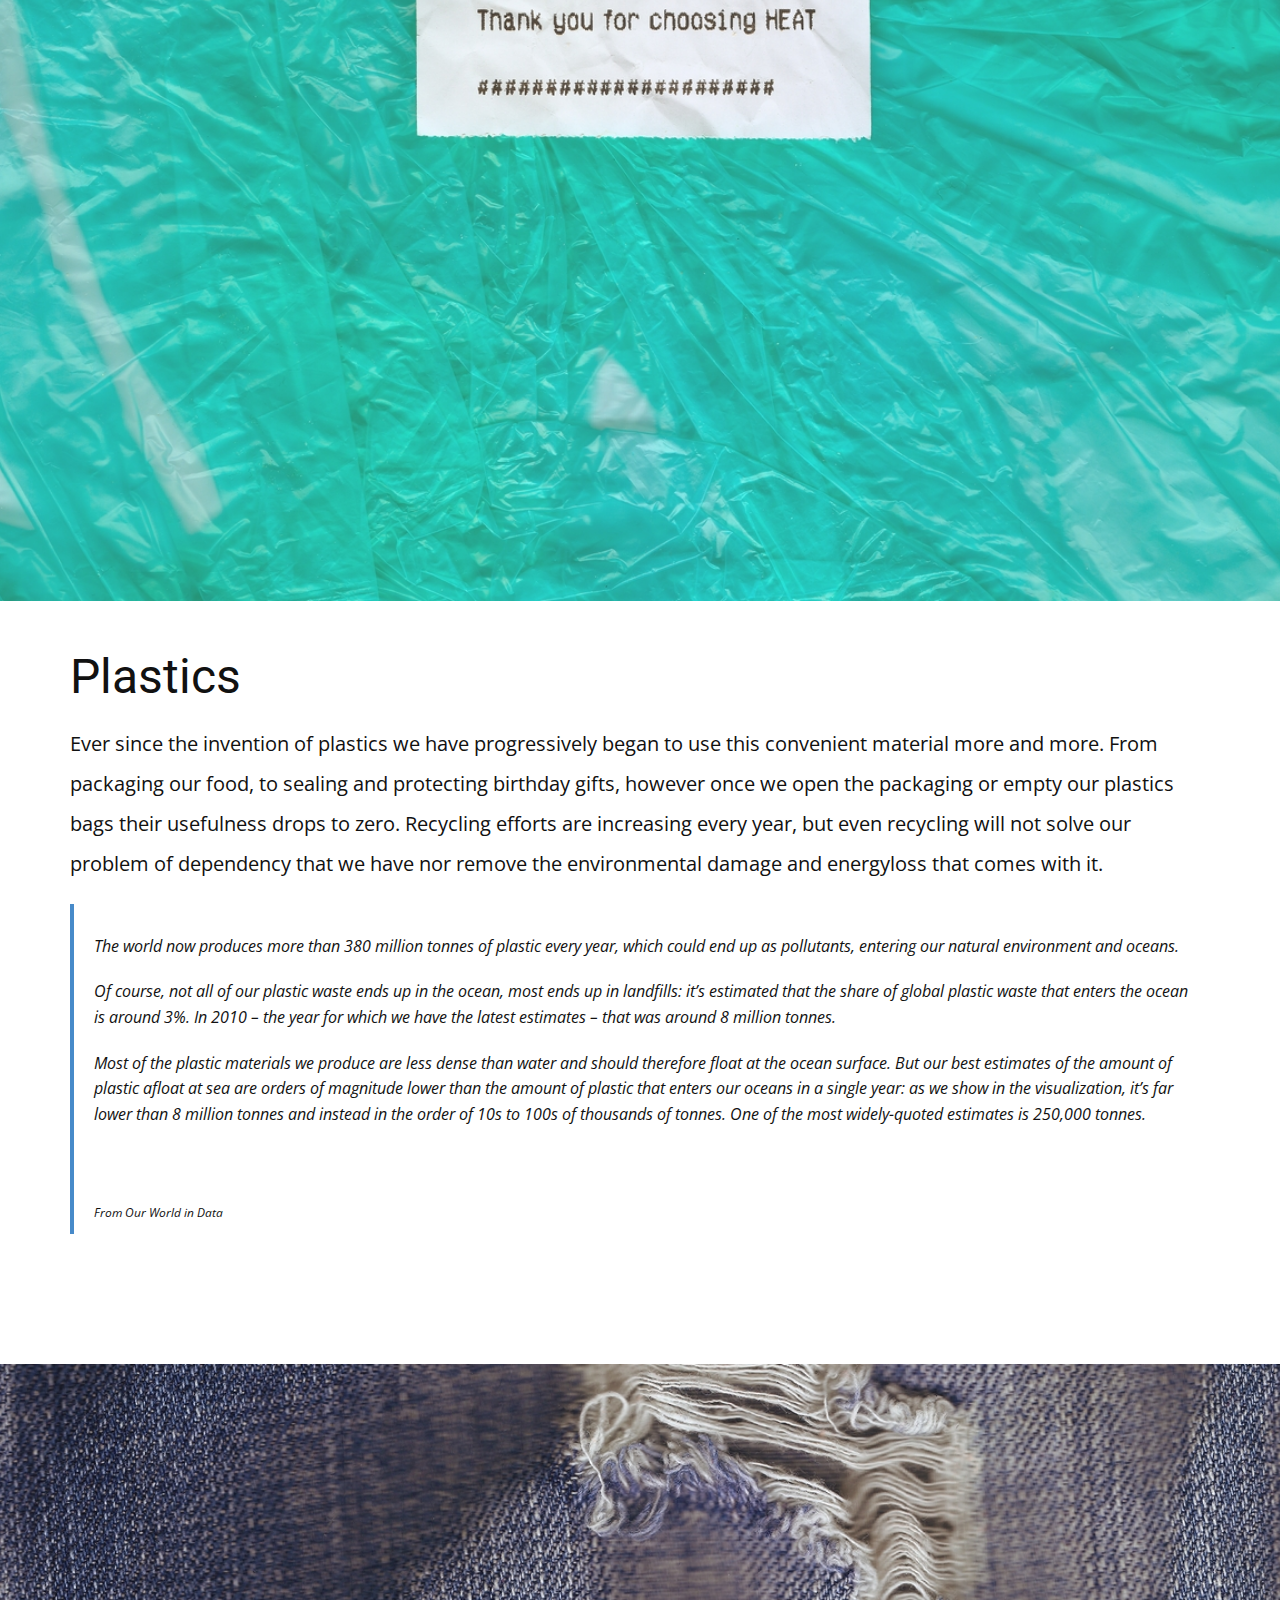
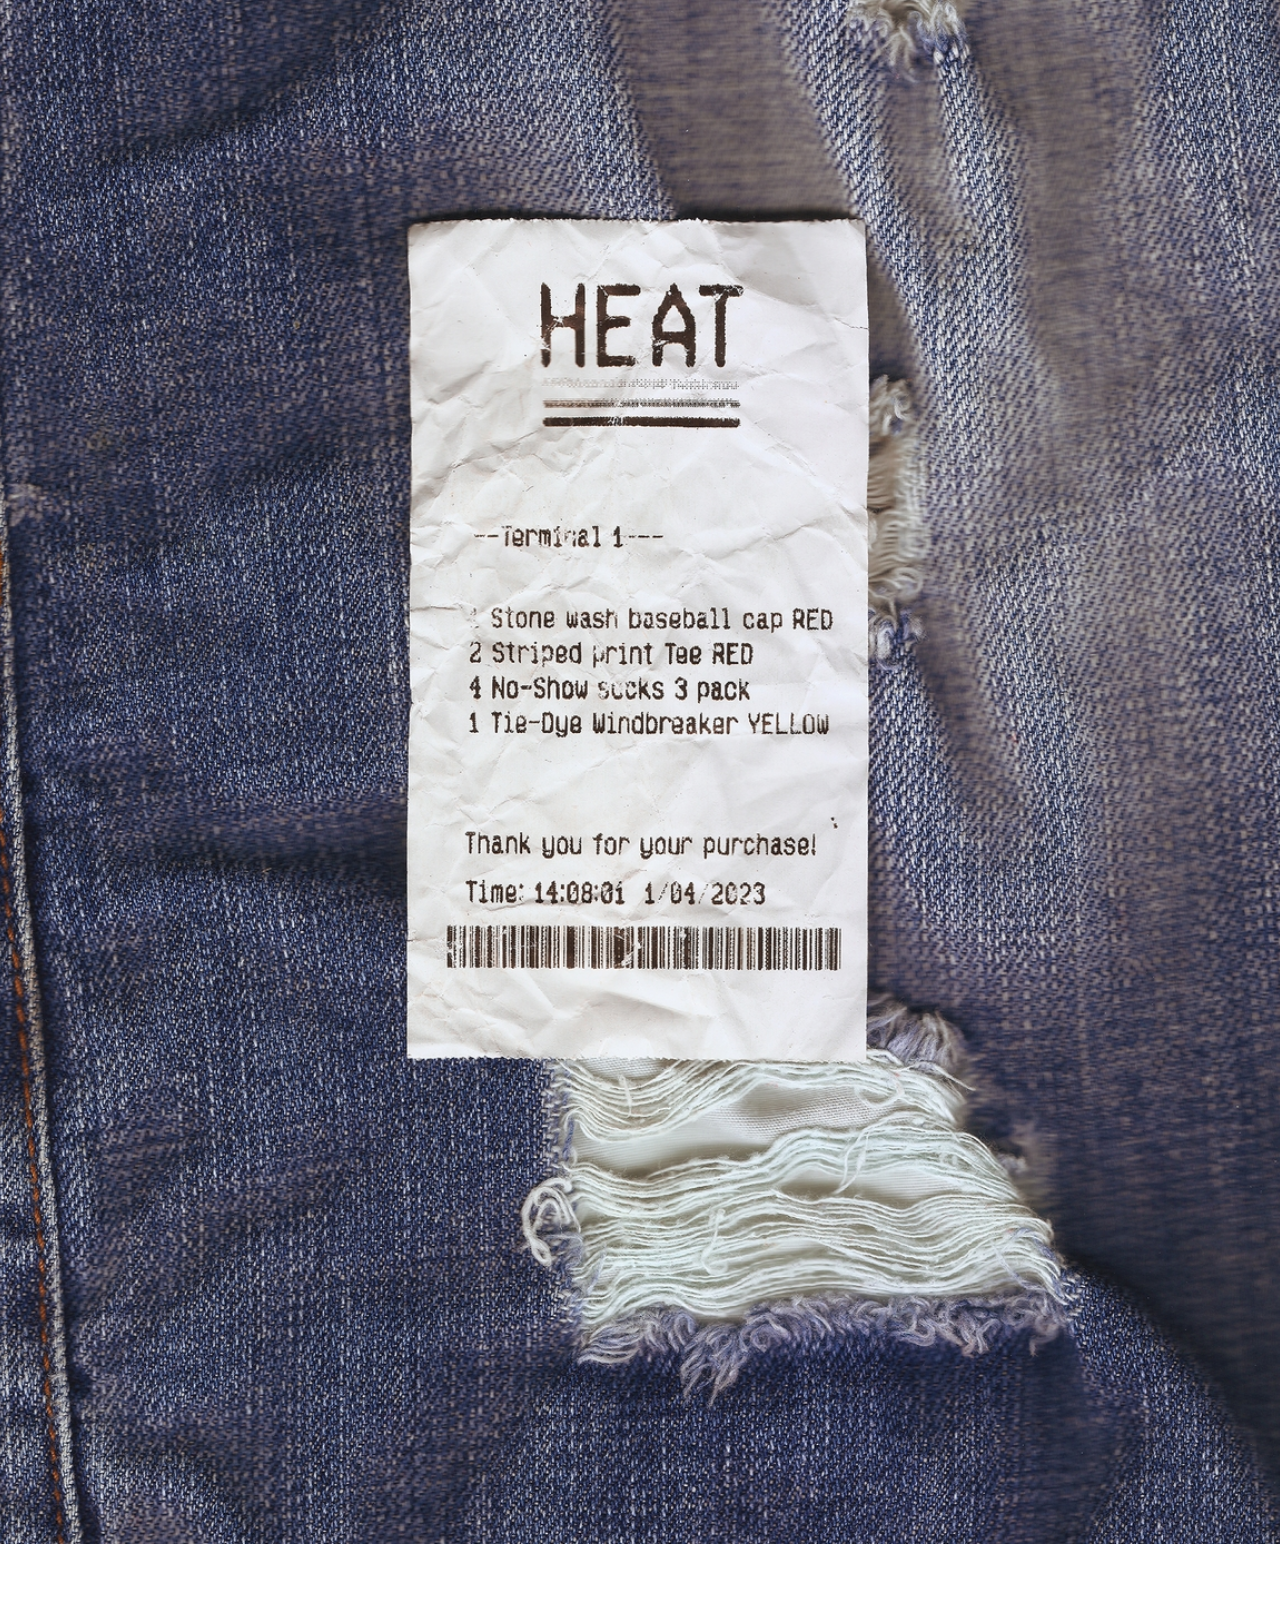
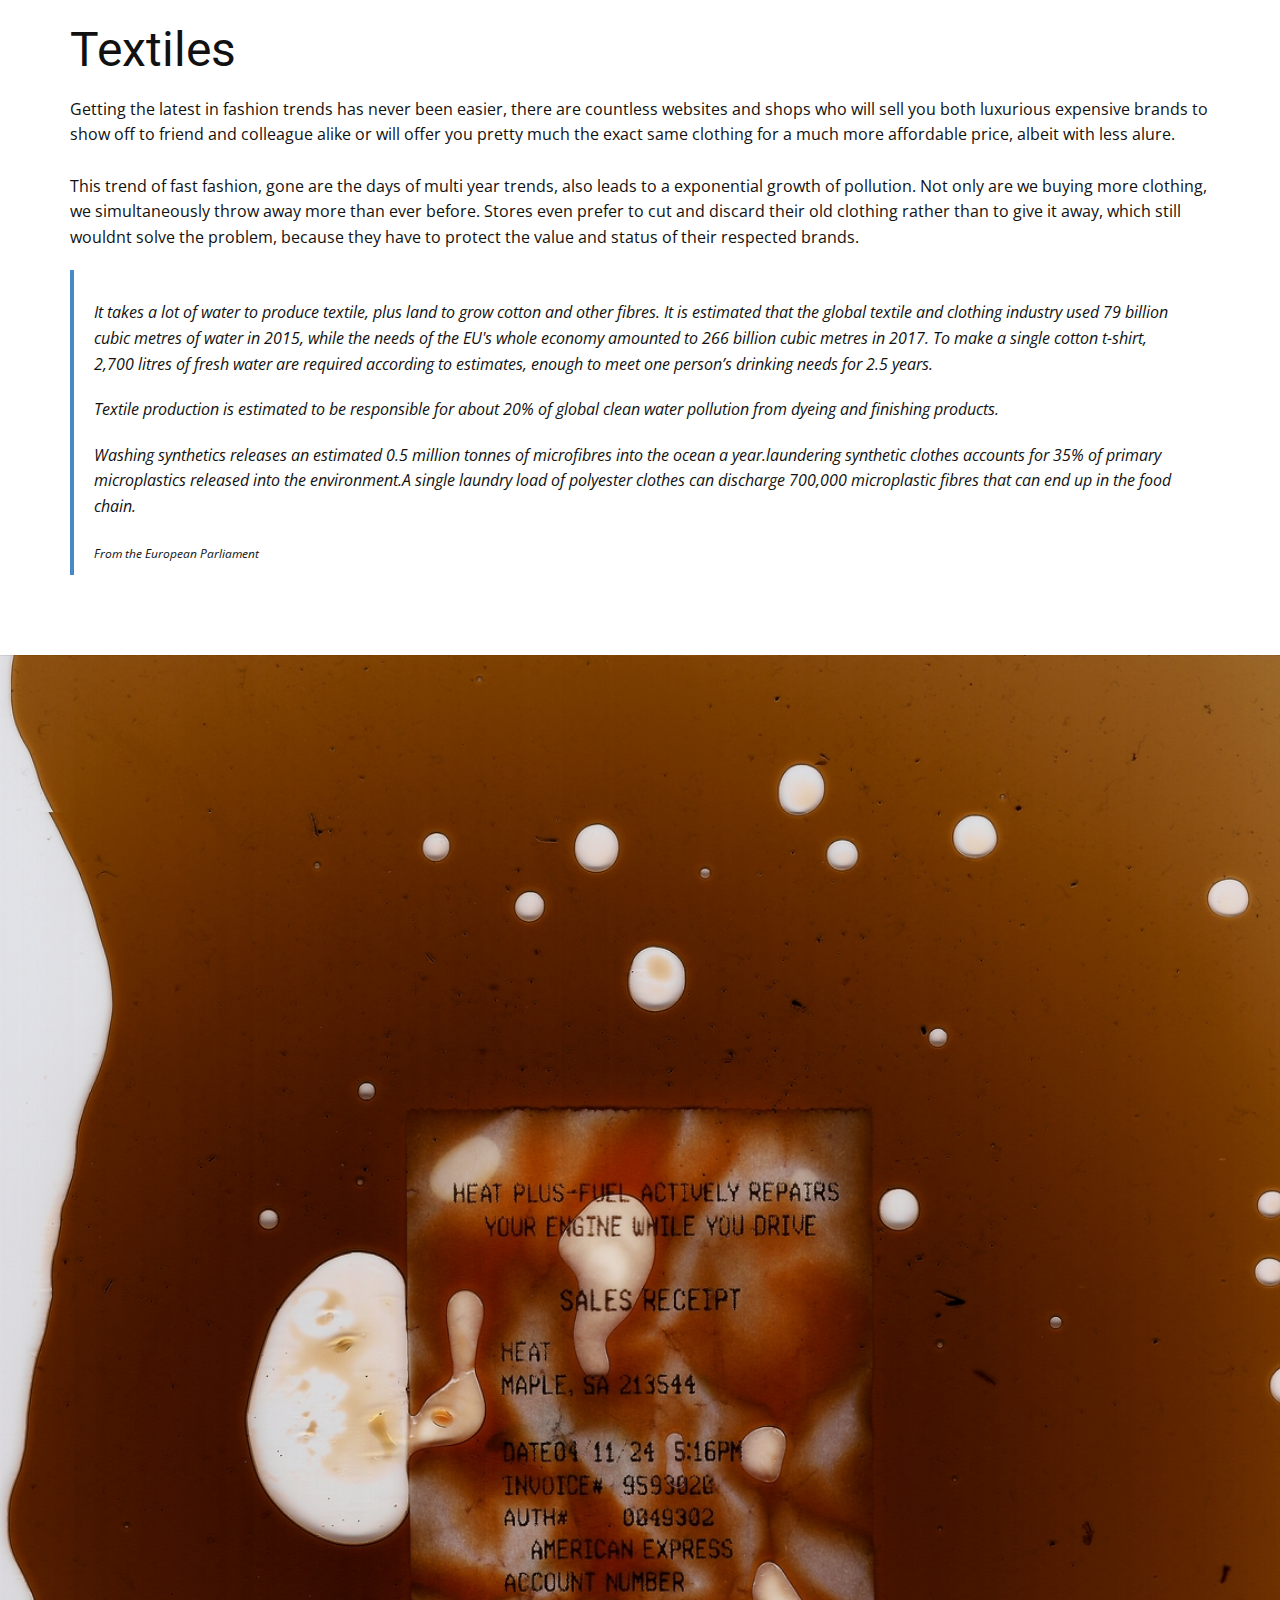
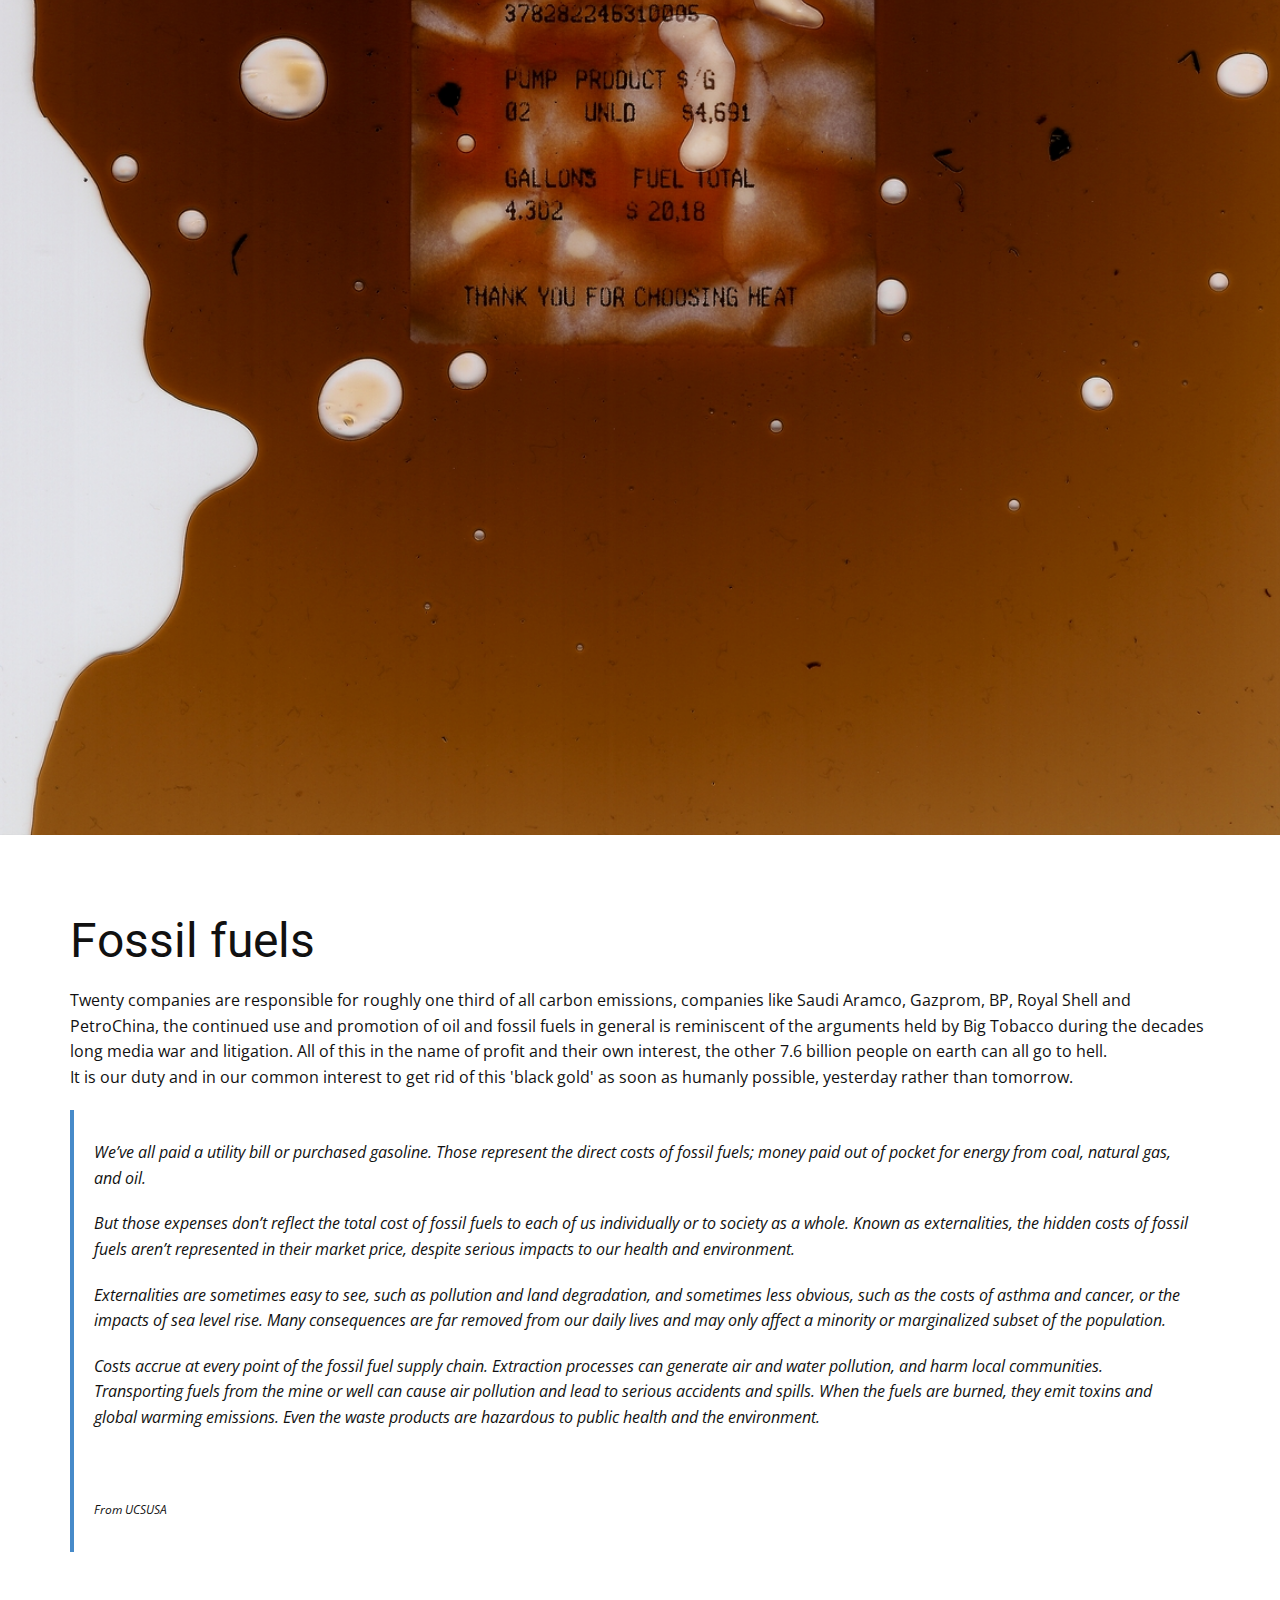
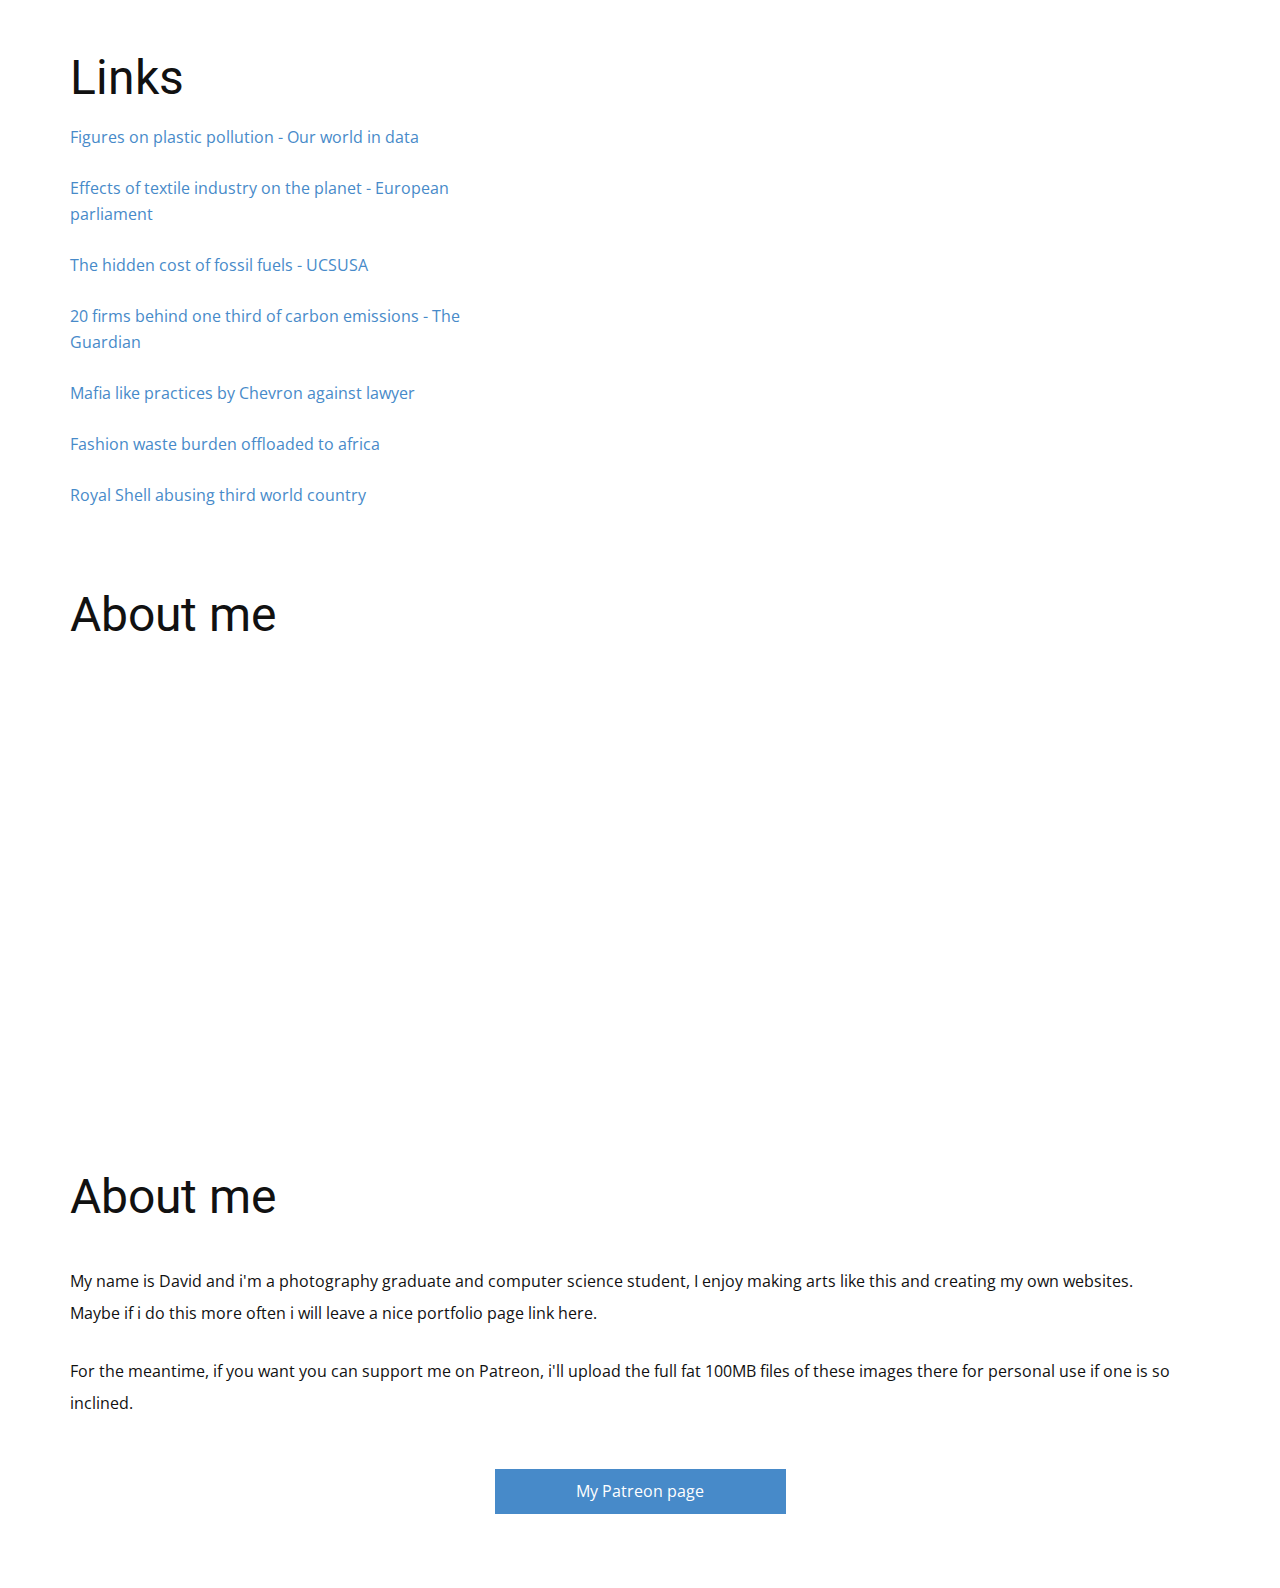
==== commit 640c4969: "added patreon" ====
--- a/index.html
+++ b/index.html
@@ -14,6 +14,8 @@
     <script class="u-script" type="text/javascript" src="nicepage.js" defer=""></script>
     <meta name="generator" content="Nicepage 3.14.0, nicepage.com">
     <link id="u-theme-google-font" rel="stylesheet" href="https://fonts.googleapis.com/css?family=Roboto:100,100i,300,300i,400,400i,500,500i,700,700i,900,900i|Open+Sans:300,300i,400,400i,600,600i,700,700i,800,800i">
+    
+    
     
     
     
@@ -147,6 +149,29 @@
         </p>
       </div>
     </section>
+    <section class="u-clearfix u-section-9" id="sec-c506">
+      <div class="u-clearfix u-sheet u-sheet-1">
+        <h1 class="u-text u-text-default u-text-1">About me</h1>
+      </div>
+    </section>
+    <section class="u-align-left u-clearfix u-section-10" id="sec-905a">
+      <div class="u-clearfix u-sheet u-sheet-1">
+        <div class="fr-view u-clearfix u-rich-text u-text u-text-1">
+          <h1 style="text-align: left;">
+            <span style="line-height: 2.0;">About me</span>
+          </h1>
+          <p style="text-align: left;">
+            <span style="line-height: 2.0;">My name is David and i'm a photography graduate and computer science student, I enjoy making arts like this and creating my own websites.&nbsp;</span>
+            <br>
+            <span style="line-height: 2.0;">Maybe if i do this more often i will leave a nice portfolio page link here.&nbsp;</span>
+            <br>
+            <br>
+            <span style="line-height: 2.0;">For the meantime, if you want you can support me on Patreon, i'll upload the full fat 100MB files of these images there for personal use if one is so inclined.</span>
+          </p>
+        </div>
+        <a href="https://www.patreon.com/davidgrwn" class="u-btn u-button-style u-btn-1">My Patreon page</a>
+      </div>
+    </section>
     
     
     <footer class="u-align-left u-clearfix u-footer u-footer" id="sec-5a8d"><div class="u-clearfix u-sheet u-sheet-1"></div></footer>
--- a/Home.css
+++ b/Home.css
@@ -247,4 +247,23 @@
   .u-section-8 .u-text-2 {
     margin-right: 0;
   }
+}.u-section-9 .u-sheet-1 {
+  min-height: 500px;
+}
+
+.u-section-9 .u-text-1 {
+  margin-left: 0;
+  margin-right: 0;
+  margin-bottom: 60px;
+}.u-section-10 .u-sheet-1 {
+  min-height: 504px;
+}
+
+.u-section-10 .u-text-1 {
+  margin: 60px 0 0;
+}
+
+.u-section-10 .u-btn-1 {
+  margin: 30px auto 60px;
+  padding: 10px 82px 10px 81px;
 }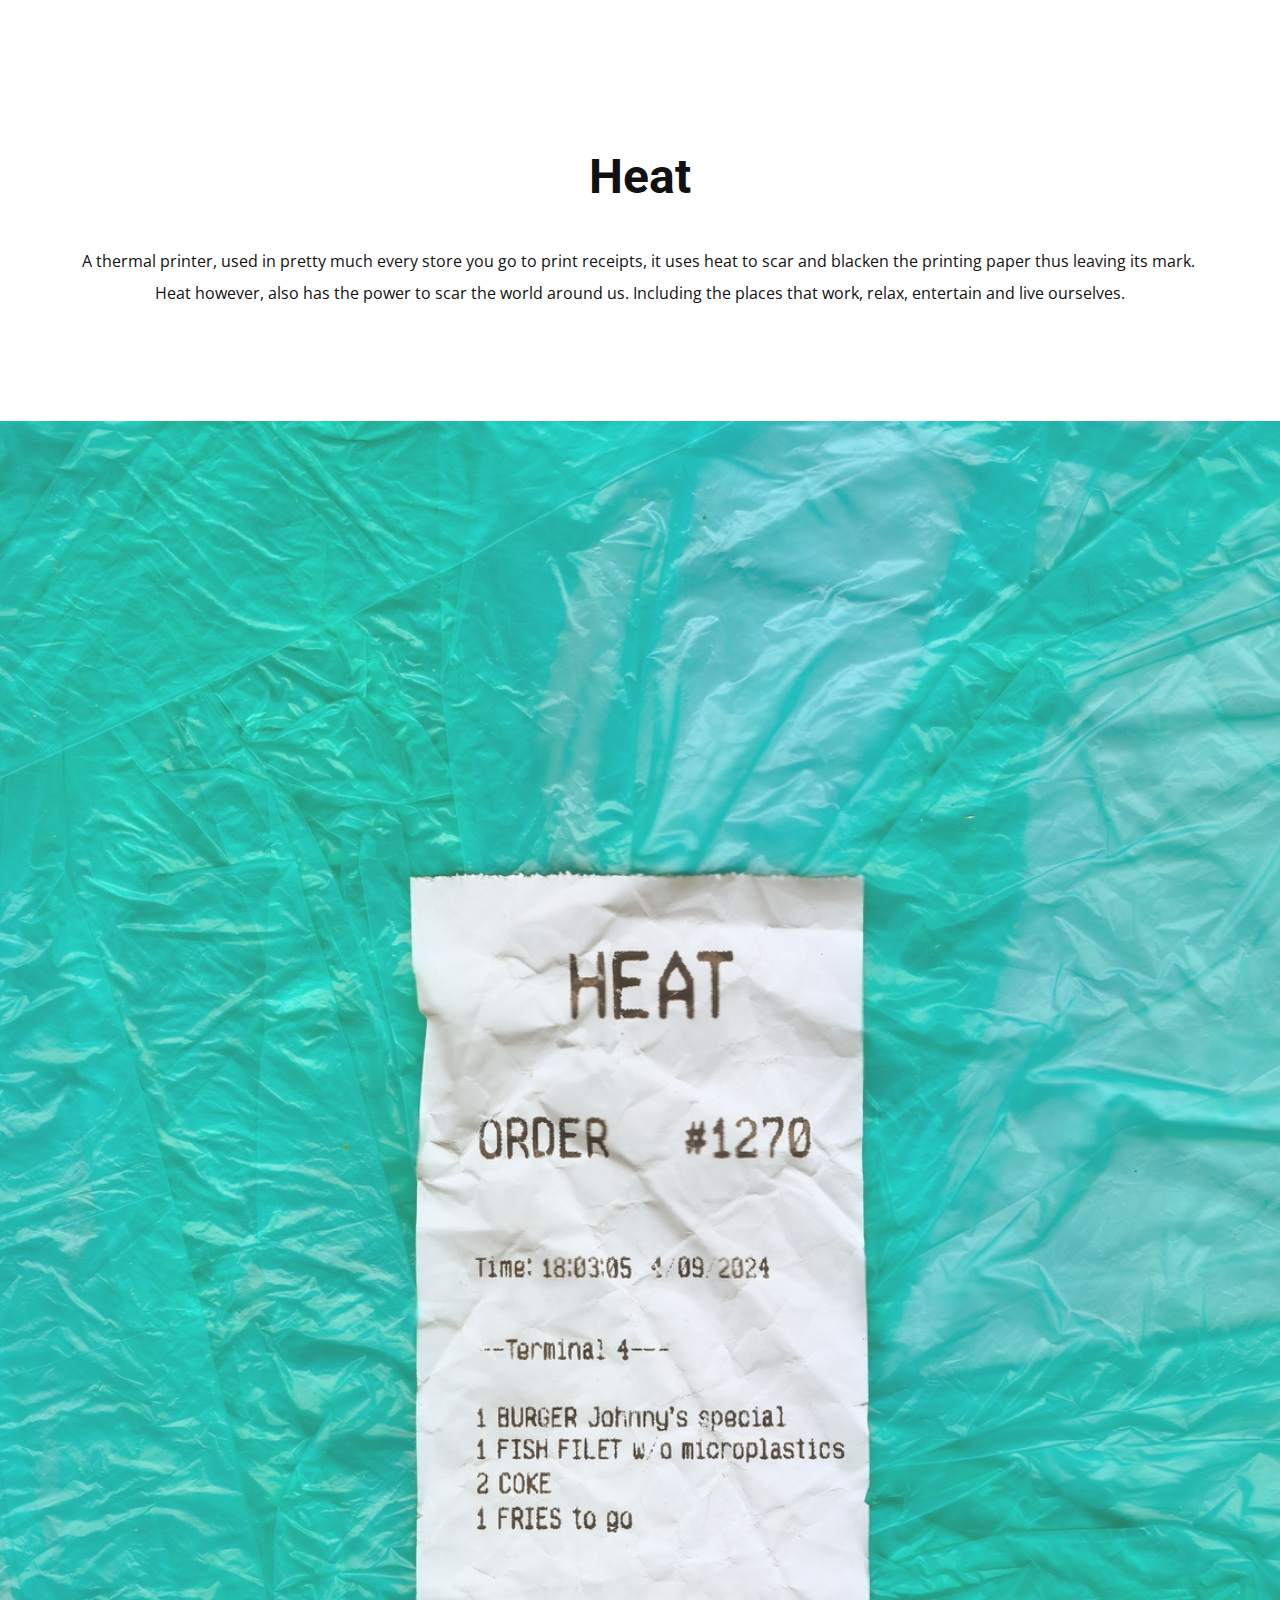
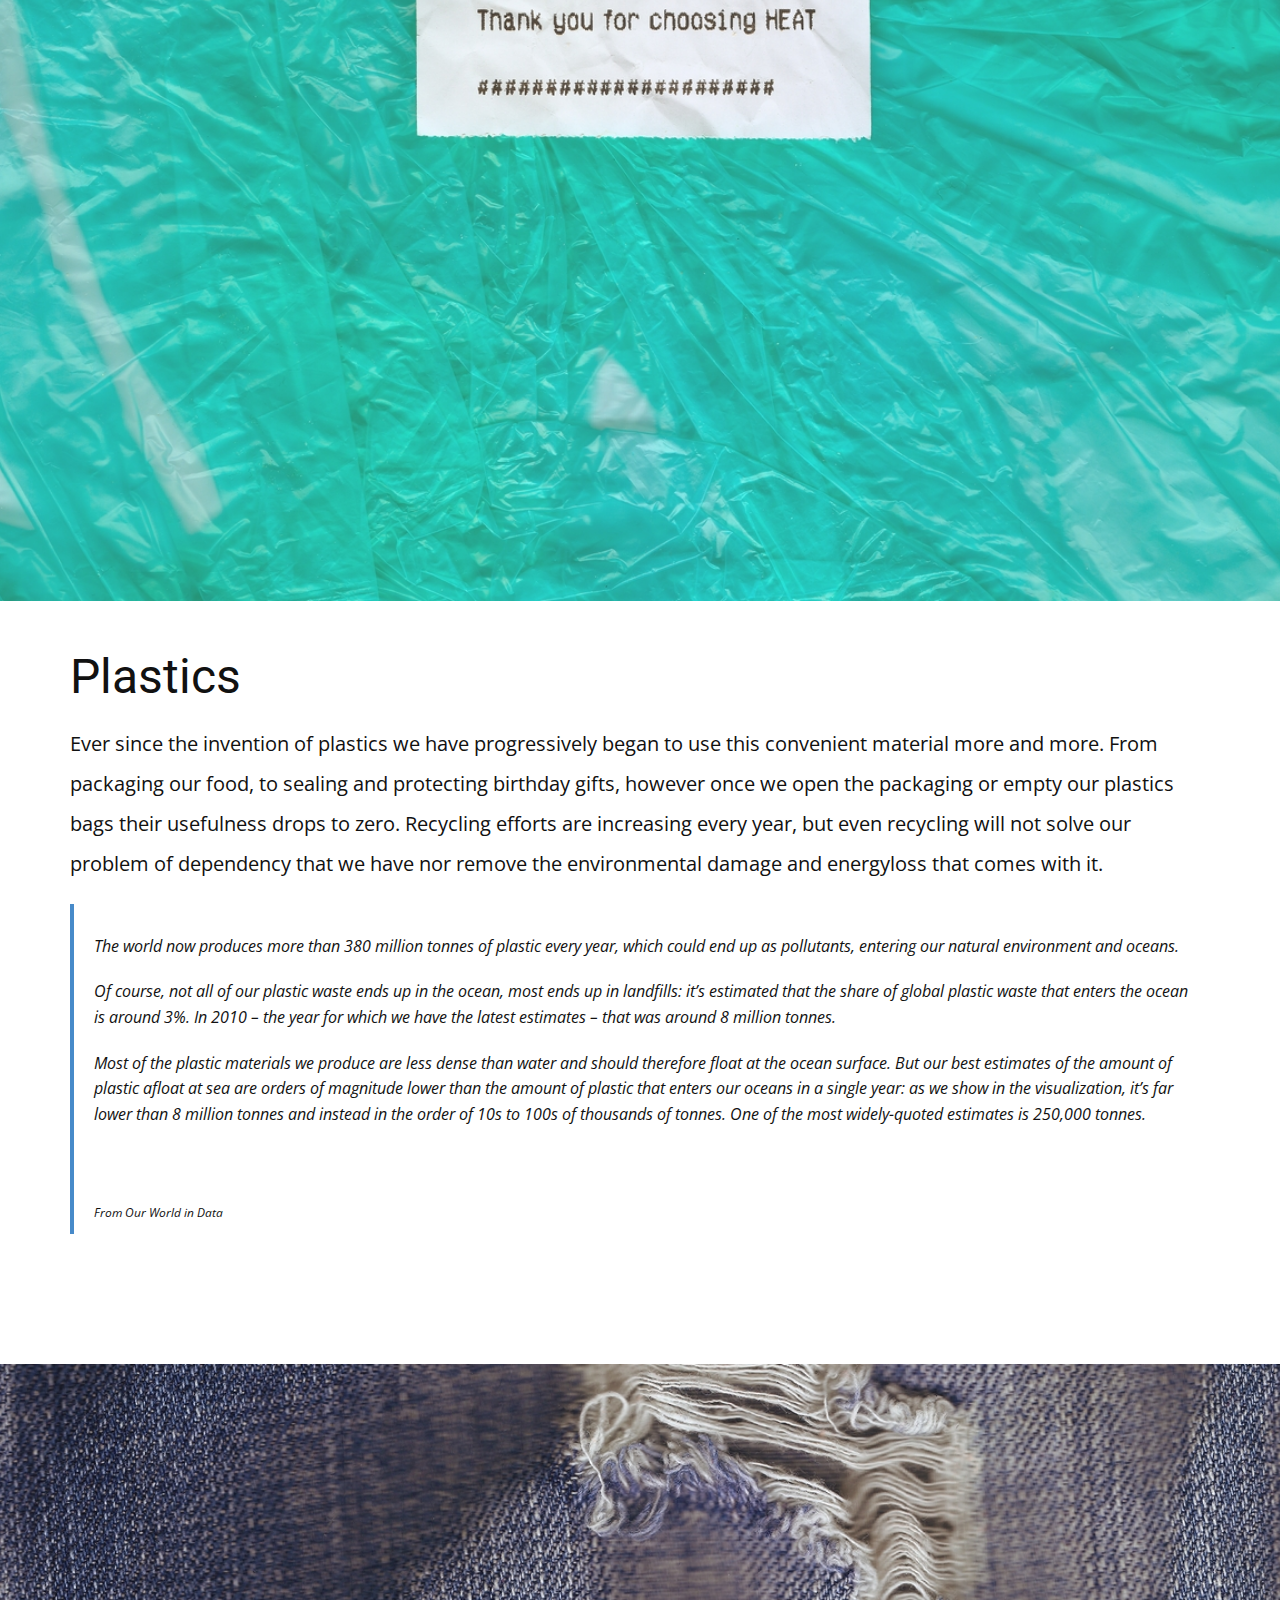
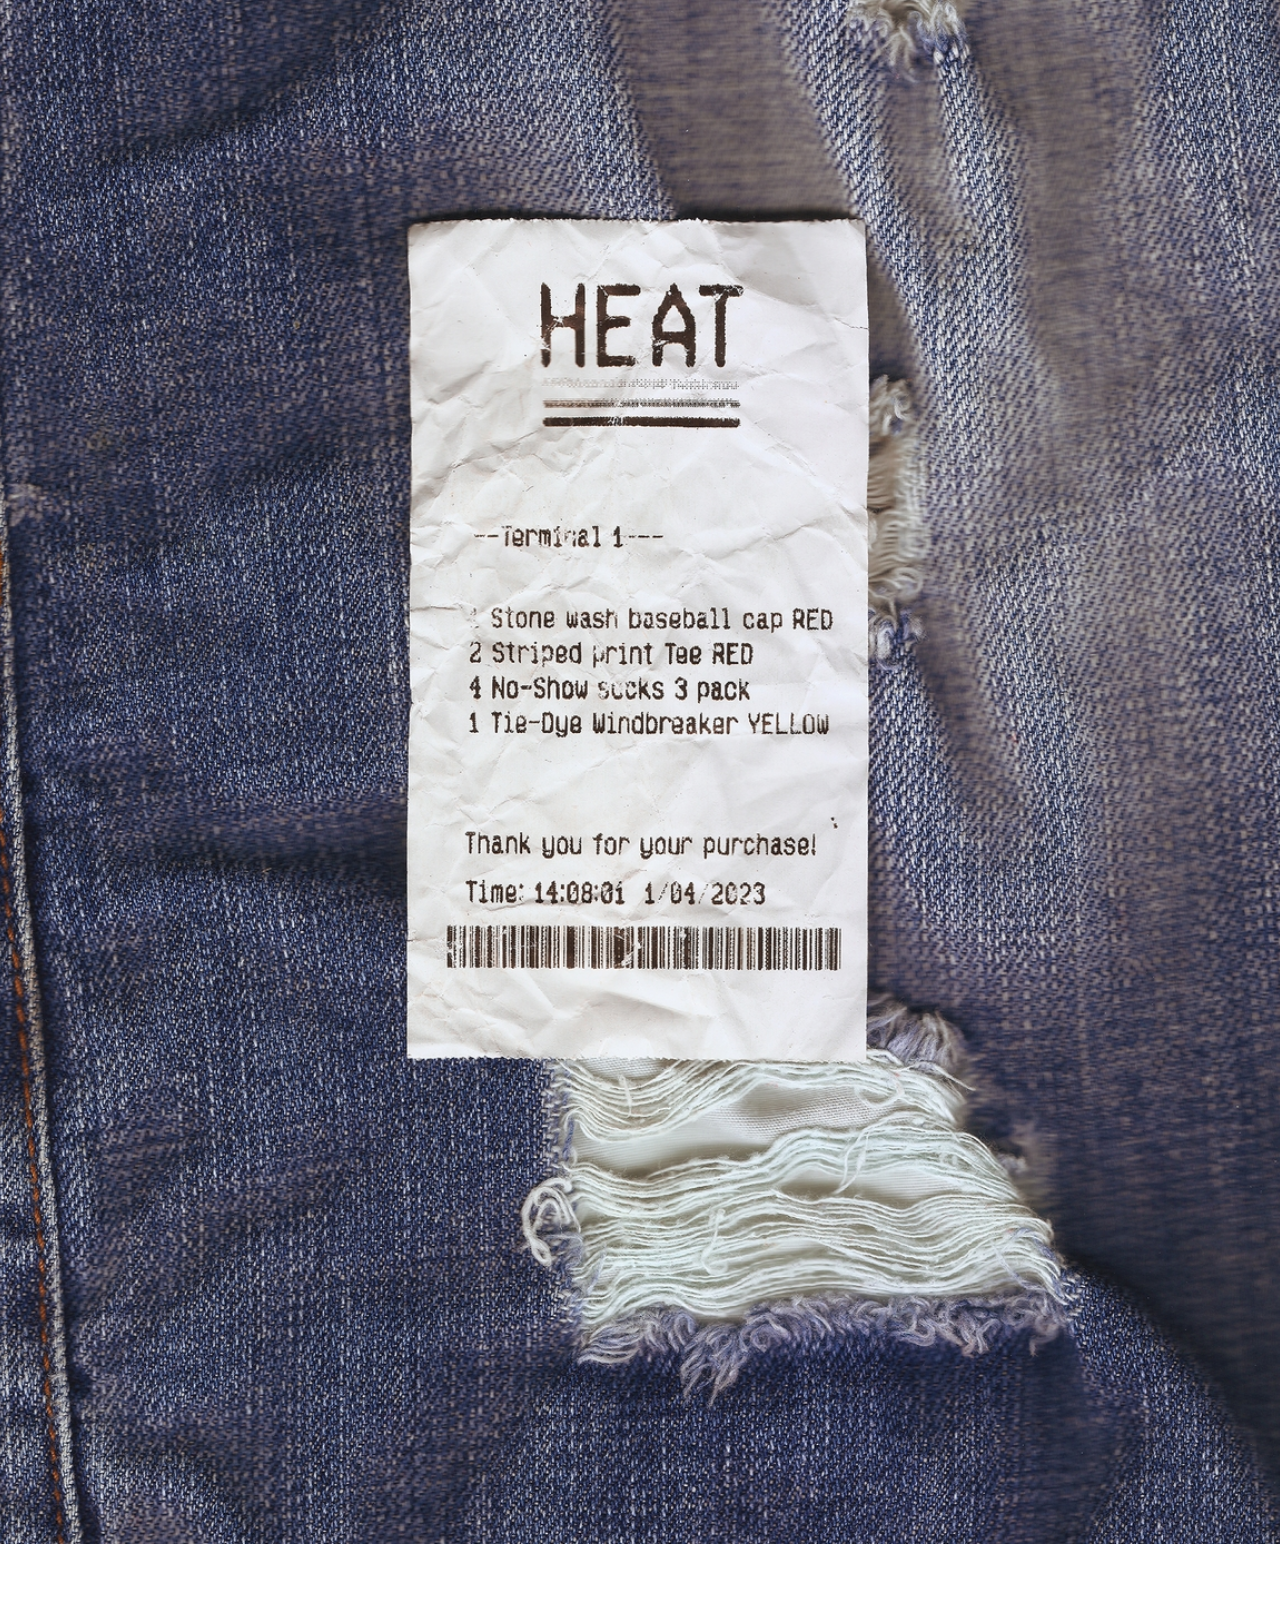
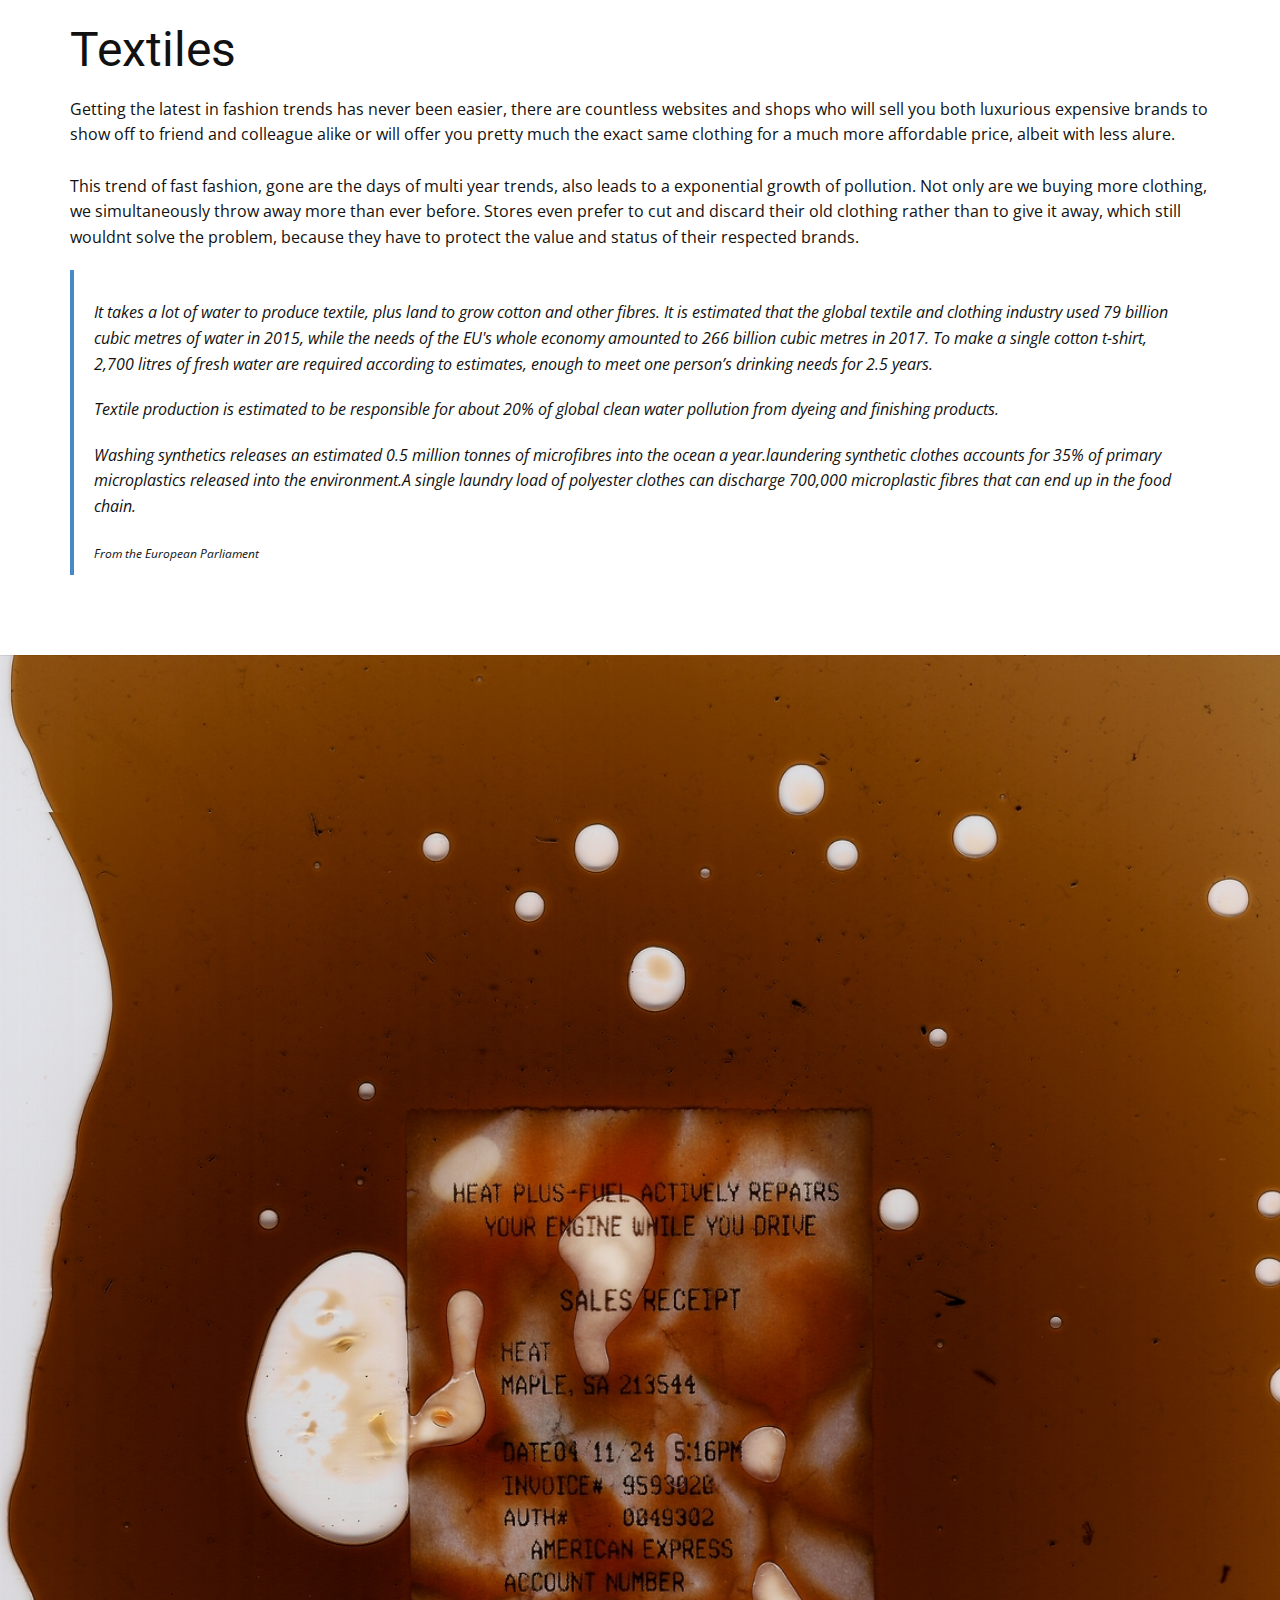
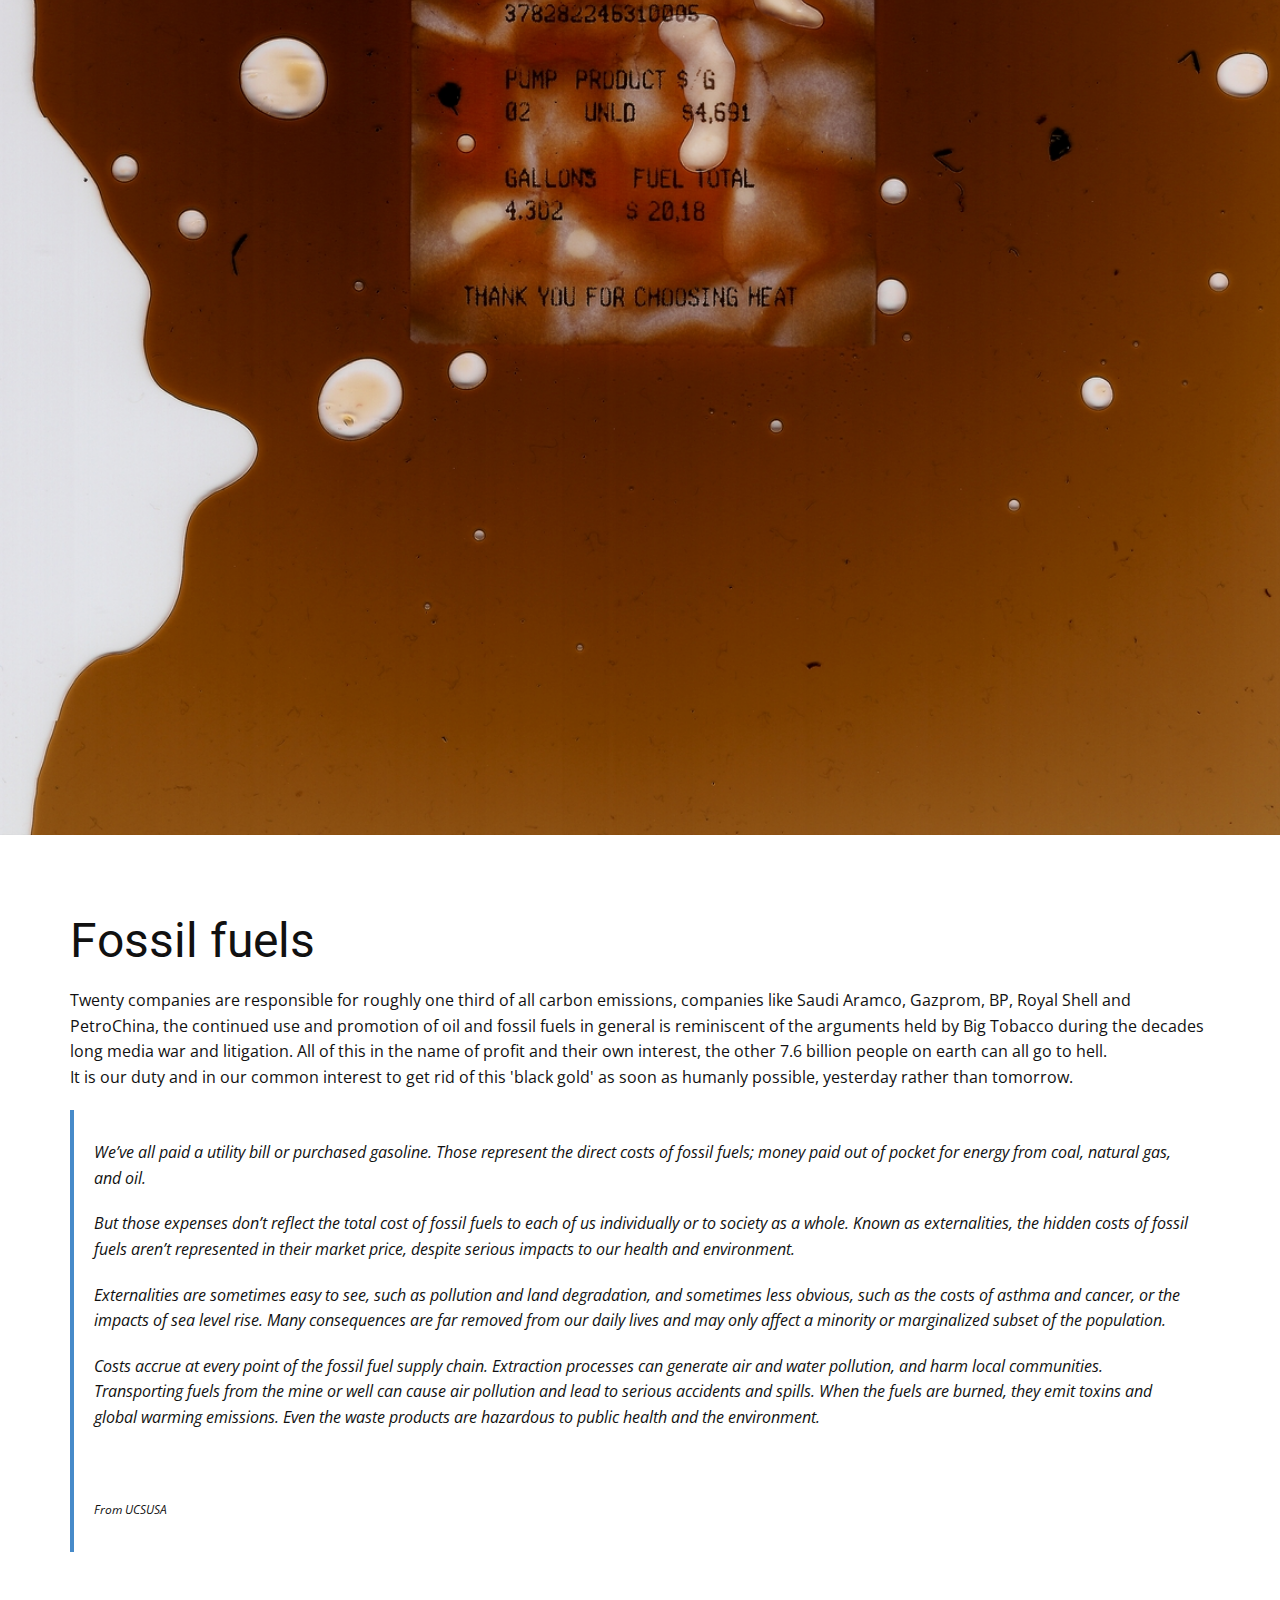
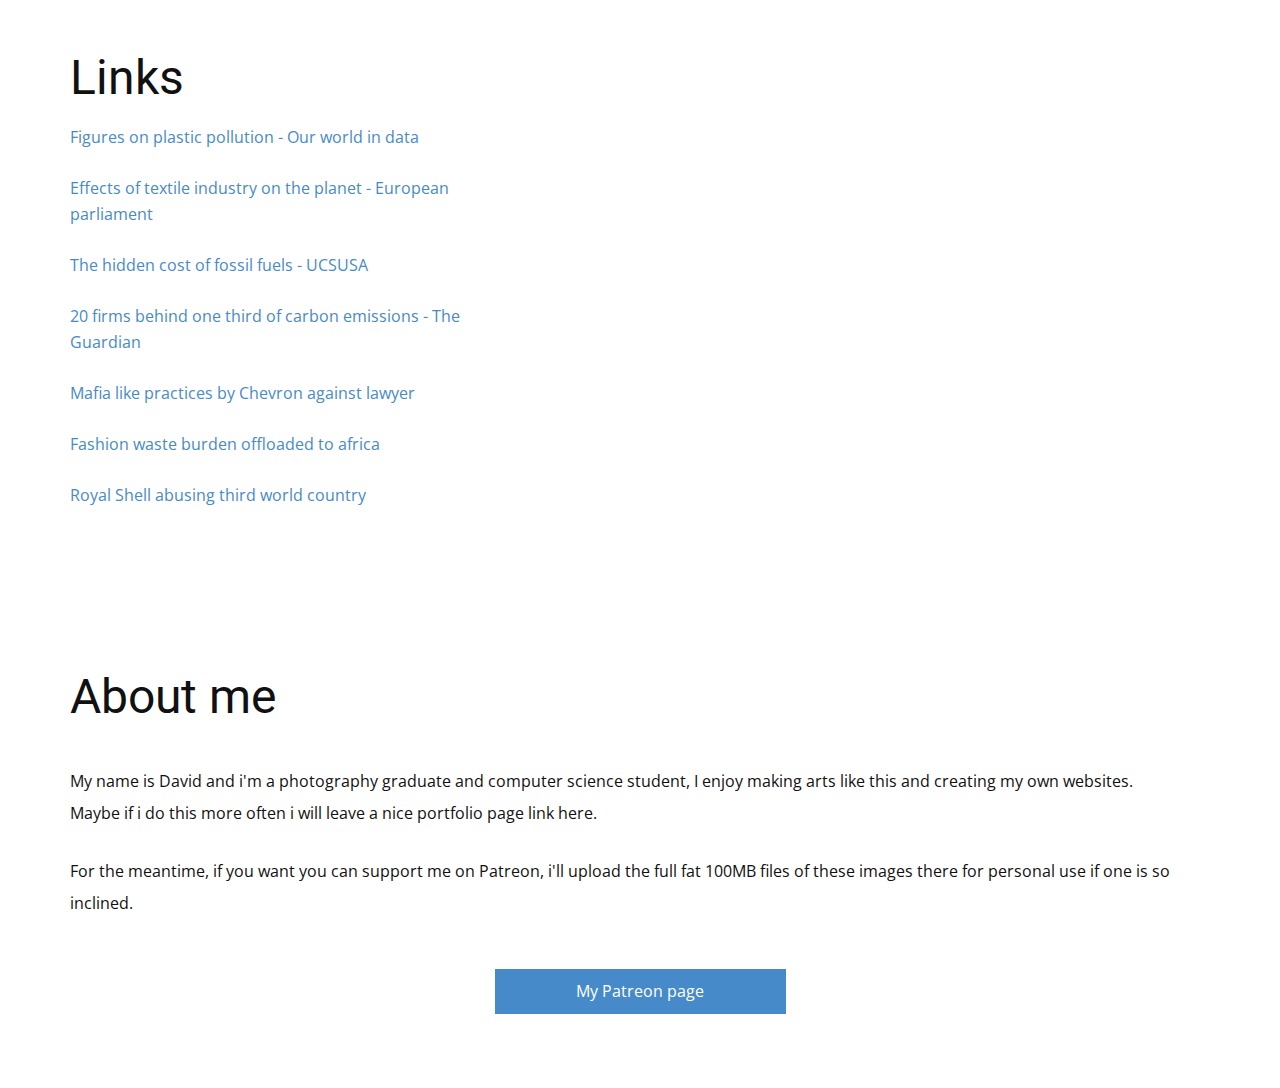
==== commit c06f74a3: "fixed mistake" ====
--- a/index.html
+++ b/index.html
@@ -14,7 +14,6 @@
     <script class="u-script" type="text/javascript" src="nicepage.js" defer=""></script>
     <meta name="generator" content="Nicepage 3.14.0, nicepage.com">
     <link id="u-theme-google-font" rel="stylesheet" href="https://fonts.googleapis.com/css?family=Roboto:100,100i,300,300i,400,400i,500,500i,700,700i,900,900i|Open+Sans:300,300i,400,400i,600,600i,700,700i,800,800i">
-    
     
     
     
@@ -149,12 +148,7 @@
         </p>
       </div>
     </section>
-    <section class="u-clearfix u-section-9" id="sec-c506">
-      <div class="u-clearfix u-sheet u-sheet-1">
-        <h1 class="u-text u-text-default u-text-1">About me</h1>
-      </div>
-    </section>
-    <section class="u-align-left u-clearfix u-section-10" id="sec-905a">
+    <section class="u-align-left u-clearfix u-section-9" id="sec-905a">
       <div class="u-clearfix u-sheet u-sheet-1">
         <div class="fr-view u-clearfix u-rich-text u-text u-text-1">
           <h1 style="text-align: left;">
--- a/Home.css
+++ b/Home.css
@@ -248,22 +248,14 @@
     margin-right: 0;
   }
 }.u-section-9 .u-sheet-1 {
-  min-height: 500px;
+  min-height: 504px;
 }
 
 .u-section-9 .u-text-1 {
-  margin-left: 0;
-  margin-right: 0;
-  margin-bottom: 60px;
-}.u-section-10 .u-sheet-1 {
-  min-height: 504px;
-}
-
-.u-section-10 .u-text-1 {
   margin: 60px 0 0;
 }
 
-.u-section-10 .u-btn-1 {
+.u-section-9 .u-btn-1 {
   margin: 30px auto 60px;
   padding: 10px 82px 10px 81px;
 }